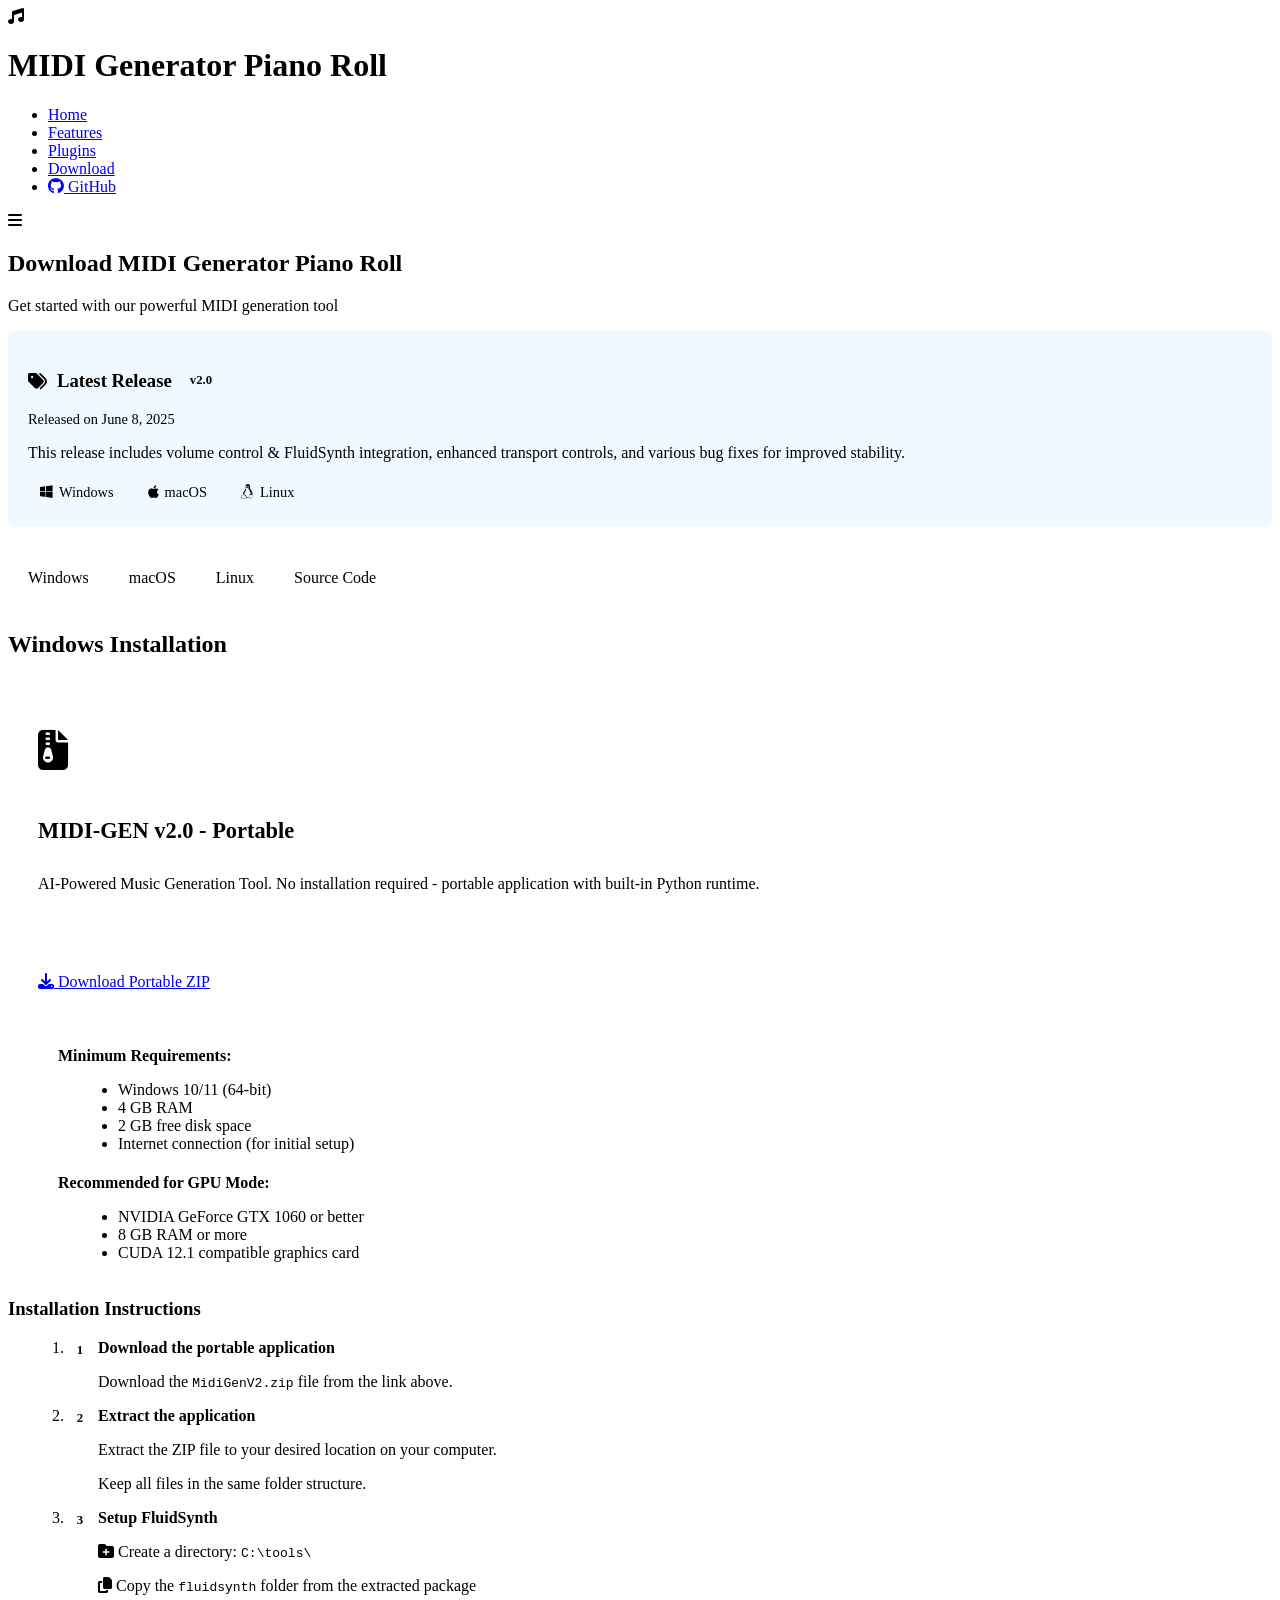
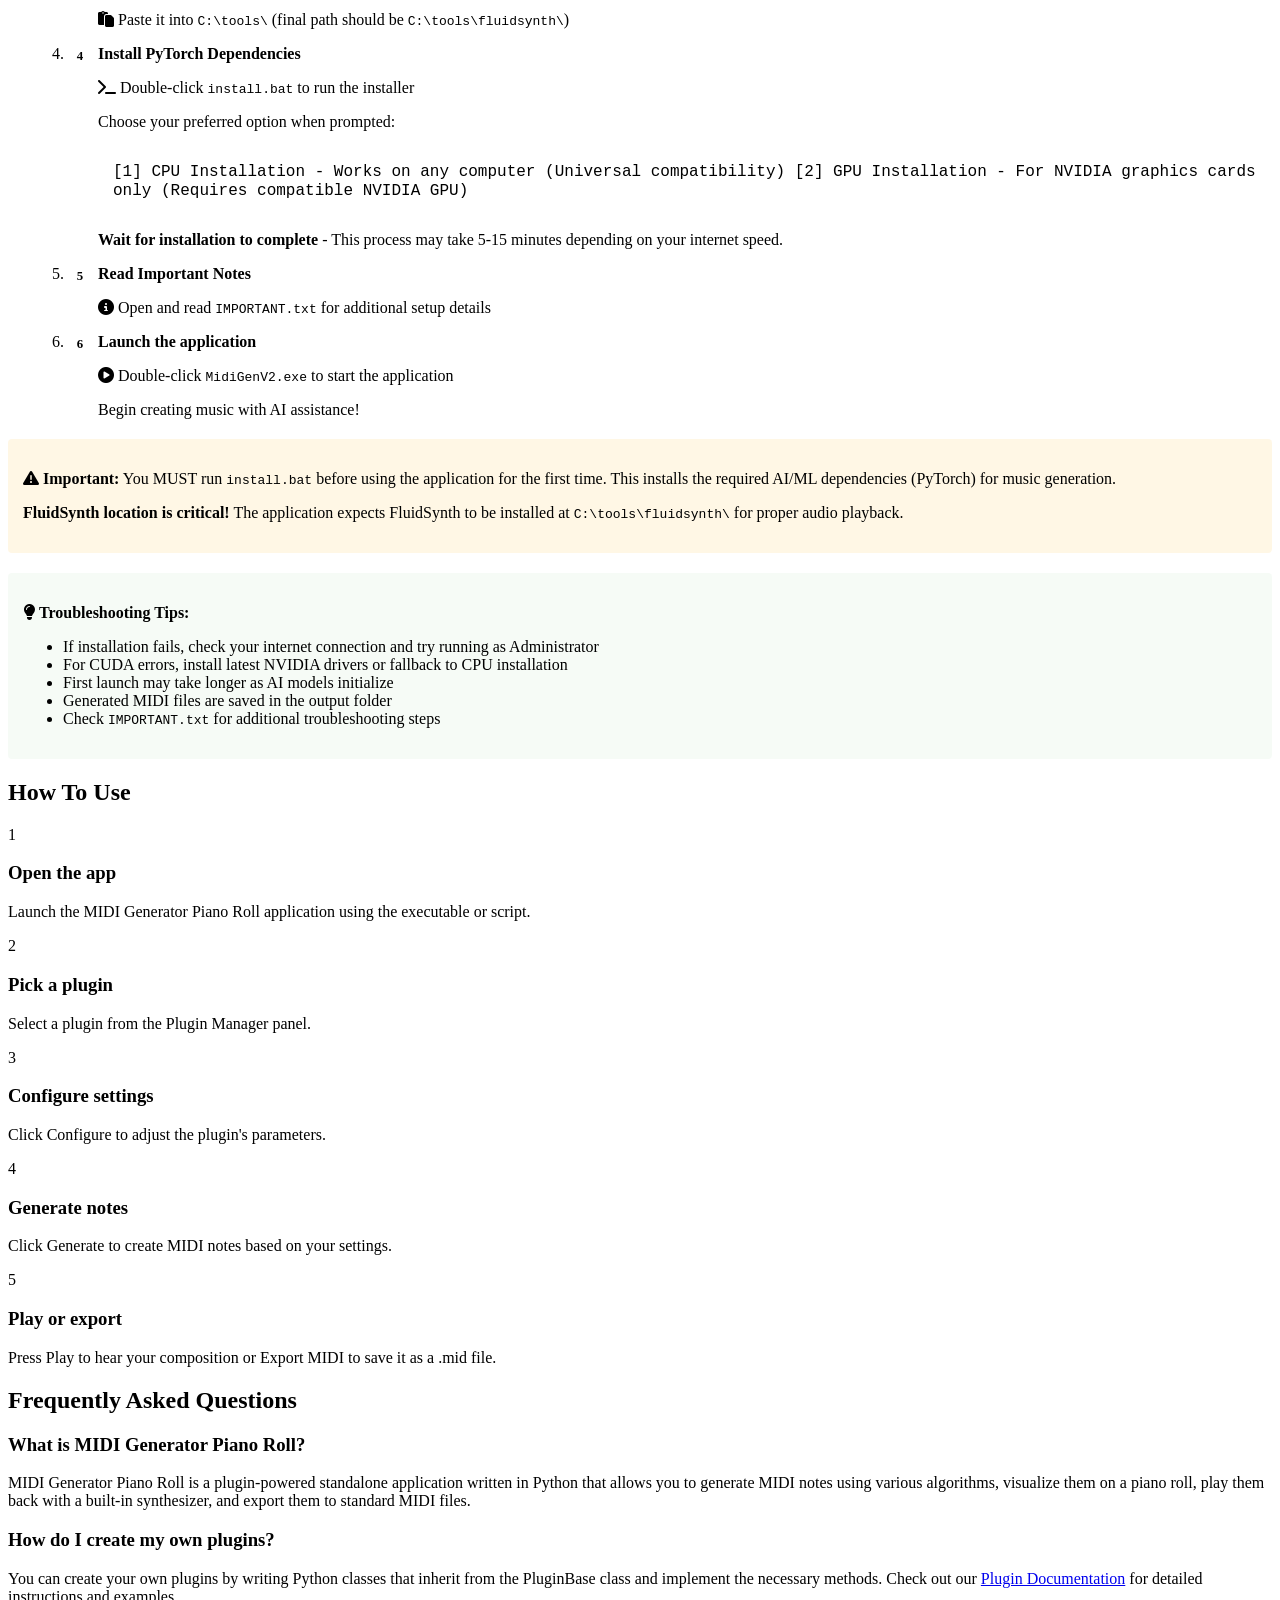
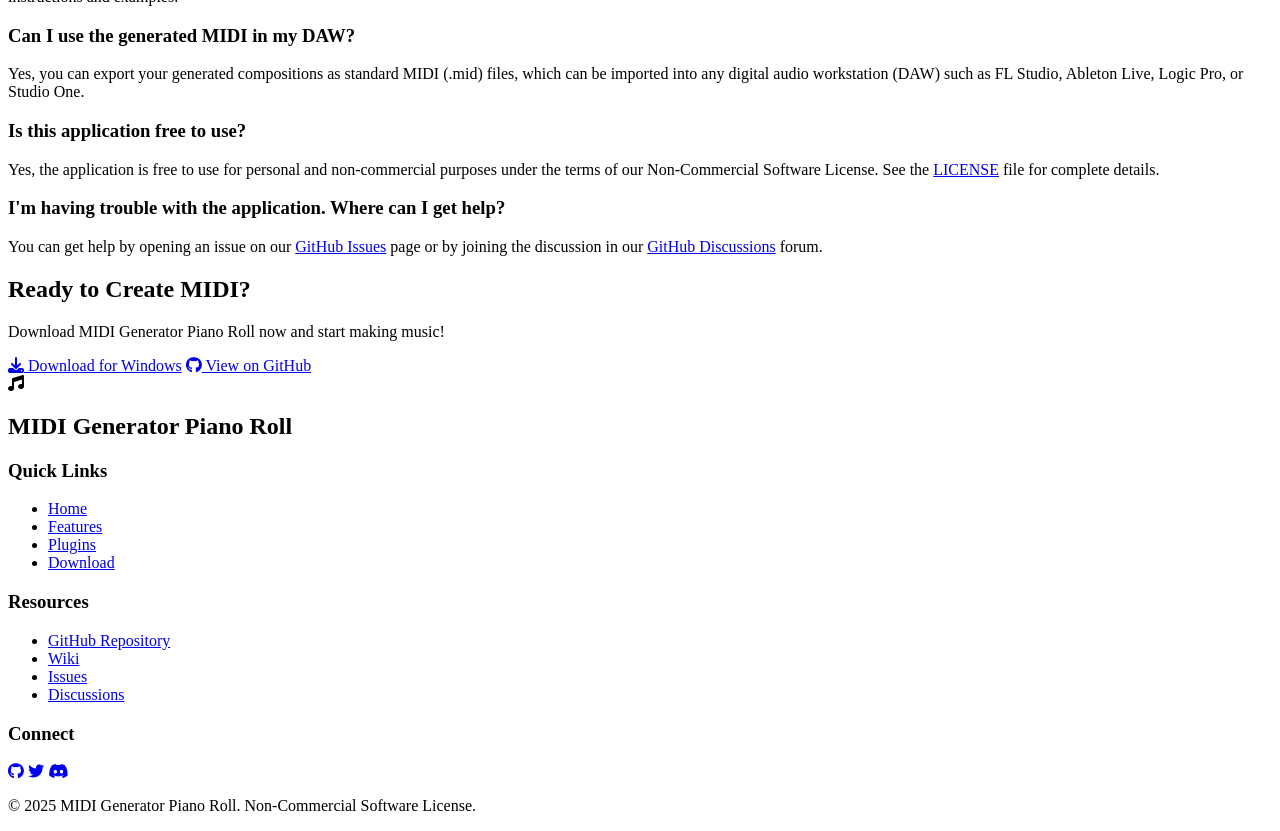
==== docs/pages/download.html @ c8b3c378 "Add favicon links and improve icon representation in HTML pages" ====
<!DOCTYPE html>
<html lang="en">
<head>
    <!-- GoatCounter Analytics -->
    <script data-goatcounter="https://midi-gen.goatcounter.com/count"
            async src="https://gc.zgo.at/count.js"></script>
    <!-- End GoatCounter Analytics -->
    <meta charset="UTF-8">
    <meta name="viewport" content="width=device-width, initial-scale=1.0">    <title>Download | MIDI Generator Piano Roll</title>
    <link rel="stylesheet" href="https://cdnjs.cloudflare.com/ajax/libs/font-awesome/6.4.0/css/all.min.css">
    <link rel="stylesheet" href="../assets/css/styles.css">
    <link rel="icon" type="image/x-icon" href="../assets/icons/app_icon.ico">
    <link rel="icon" type="image/png" sizes="128x128" href="../assets/icons/icon-128x128.png">
    <link rel="icon" type="image/png" sizes="96x96" href="../assets/icons/icon-96x96.png">
    <link rel="icon" type="image/png" sizes="72x72" href="../assets/icons/icon-72x72.png">
    <link rel="apple-touch-icon" sizes="128x128" href="../assets/icons/icon-128x128.png">
    <link href="https://fonts.googleapis.com/css2?family=Inter:wght@300;400;500;600;700&display=swap" rel="stylesheet">
    <style>
        /* Additional styles for download page */
        .download-section {
            padding: 60px 0;
        }
        
        .download-options {
            display: grid;
            grid-template-columns: repeat(auto-fit, minmax(300px, 1fr));
            gap: 30px;
            margin-top: 40px;
        }
        
        .download-card {
            background-color: var(--card-bg);
            border-radius: 10px;
            padding: 30px;
            box-shadow: var(--box-shadow);
            border: 1px solid var(--border-color);
            transition: all 0.3s ease;
            height: 100%;
            display: flex;
            flex-direction: column;
        }
        
        .download-card:hover {
            transform: translateY(-5px);
            box-shadow: var(--card-shadow);
            border-color: var(--primary-color);
        }
        
        .download-icon {
            font-size: 2.5rem;
            margin-bottom: 20px;
            color: var(--primary-color);
        }
        
        .download-card h3 {
            font-size: 1.4rem;
            margin-bottom: 15px;
        }
        
        .download-card p {
            color: var(--text-secondary);
            margin-bottom: 20px;
            flex-grow: 1;
        }
        
        .download-card .btn {
            align-self: flex-start;
        }
        
        .system-requirements {
            background-color: var(--darker-bg);
            padding: 20px;
            border-radius: 8px;
            margin-top: 15px;
        }
        
        .system-requirements h4 {
            margin-bottom: 10px;
            color: var(--text-primary);
            font-size: 1rem;
        }
        
        .system-requirements ul {
            color: var(--text-secondary);
            margin-left: 20px;
        }
        
        .installation-steps {
            margin-top: 30px;
        }
        
        .installation-steps ol {
            margin-left: 20px;
            counter-reset: steps;
        }
        
        .installation-steps ol li {
            margin-bottom: 15px;
            position: relative;
            padding-left: 30px;
            counter-increment: steps;
        }
        
        .installation-steps ol li::before {
            content: counter(steps);
            position: absolute;
            left: 0;
            top: 0;
            width: 24px;
            height: 24px;
            background-color: var(--primary-color);
            color: #000;
            border-radius: 50%;
            display: flex;
            align-items: center;
            justify-content: center;
            font-weight: bold;
            font-size: 0.8rem;
        }
        
        .code-block {
            background-color: var(--card-bg);
            border-radius: 6px;
            padding: 15px;
            margin: 15px 0;
            overflow-x: auto;
            border: 1px solid var(--border-color);
        }
        
        .code-block code {
            background-color: transparent;
            padding: 0;
            color: var(--text-primary);
            font-family: 'Courier New', Courier, monospace;
        }
        
        .tabs {
            display: flex;
            border-bottom: 1px solid var(--border-color);
            margin-bottom: 30px;
        }
        
        .tab {
            padding: 12px 20px;
            cursor: pointer;
            border-bottom: 2px solid transparent;
            font-weight: 500;
            transition: all 0.3s ease;
        }
        
        .tab.active {
            border-bottom: 2px solid var(--primary-color);
            color: var(--primary-color);
        }
        
        .tab-content {
            display: none;
        }
        
        .tab-content.active {
            display: block;
        }
        
        .release-info {
            background-color: rgba(110, 198, 255, 0.1);
            border-radius: 8px;
            padding: 20px;
            margin-bottom: 30px;
        }
        
        .release-info h3 {
            display: flex;
            align-items: center;
            gap: 10px;
            color: var(--primary-color);
        }
        
        .version-badge {
            background-color: var(--primary-color);
            color: #000;
            font-size: 0.8rem;
            padding: 4px 8px;
            border-radius: 4px;
            font-weight: bold;
        }
        
        .release-date {
            font-size: 0.9rem;
            color: var(--text-secondary);
            margin-bottom: 15px;
        }
        
        .platform-badges {
            display: flex;
            gap: 10px;
            margin-top: 15px;
            flex-wrap: wrap;
        }
        
        .platform-badge {
            display: flex;
            align-items: center;
            gap: 6px;
            background-color: var(--card-bg);
            padding: 6px 12px;
            border-radius: 4px;
            font-size: 0.9rem;
        }
        
        .tip-box {
            background-color: rgba(165, 214, 167, 0.1);
            border-left: 4px solid var(--accent-color);
            padding: 15px;
            margin: 20px 0;
            border-radius: 4px;
        }
        
        .warning-box {
            background-color: rgba(255, 179, 0, 0.1);
            border-left: 4px solid var(--secondary-color);
            padding: 15px;
            margin: 20px 0;
            border-radius: 4px;
        }
    </style>
</head>
<body>

    <header>
        <div class="header-container">
            <div class="logo">
                <i class="fas fa-music"></i>
                <h1>MIDI Generator Piano Roll</h1>
            </div>
            <nav>
                <ul>
                    <li><a href="../index.html">Home</a></li>
                    <li><a href="features.html">Features</a></li>
                    <li><a href="plugins.html">Plugins</a></li>
                    <li><a href="download.html" class="active">Download</a></li>
                    <li><a href="https://github.com/WebChatAppAi/midi-gen" class="github-btn"><i class="fab fa-github"></i> GitHub</a></li>
                </ul>
            </nav>
            <div class="menu-toggle">
                <i class="fas fa-bars"></i>
            </div>
        </div>
    </header>

    <section class="page-header">
        <div class="container">
            <h1>Download MIDI Generator Piano Roll</h1>
            <p>Get started with our powerful MIDI generation tool</p>
        </div>
    </section>

    <section class="release-section">
        <div class="container">
            <div class="release-info">
                <h3><i class="fas fa-tags"></i> Latest Release <span class="version-badge">v2.0</span></h3>
                <p class="release-date">Released on June 8, 2025</p>
                <p>This release includes volume control & FluidSynth integration, enhanced transport controls, and various bug fixes for improved stability.</p>
                <div class="platform-badges">
                    <span class="platform-badge"><i class="fab fa-windows"></i> Windows</span>
                    <span class="platform-badge"><i class="fab fa-apple"></i> macOS</span>
                    <span class="platform-badge"><i class="fab fa-linux"></i> Linux</span>
                </div>
            </div>

            <div class="tabs">
                <div class="tab active" data-target="windows">Windows</div>
                <div class="tab" data-target="macos">macOS</div>
                <div class="tab" data-target="linux">Linux</div>
                <div class="tab" data-target="source">Source Code</div>
            </div>            <div id="windows" class="tab-content active">
                <h2>Windows Installation</h2>
                
                <div class="download-options">
                    <div class="download-card">
                        <div class="download-icon">
                            <i class="fas fa-file-archive"></i>
                        </div>
                        <h3>MIDI-GEN v2.0 - Portable</h3>
                        <p>AI-Powered Music Generation Tool. No installation required - portable application with built-in Python runtime.</p>
                        <a href="https://github.com/WebChatAppAi/midi-gen/releases/download/v2.0-WIN-PORTABLE/MidiGenV2.zip" class="btn primary-btn"><i class="fas fa-download"></i> Download Portable ZIP</a>
                        
                        <div class="system-requirements">
                            <h4>Minimum Requirements:</h4>
                            <ul>
                                <li>Windows 10/11 (64-bit)</li>
                                <li>4 GB RAM</li>
                                <li>2 GB free disk space</li>
                                <li>Internet connection (for initial setup)</li>
                            </ul>
                            <h4>Recommended for GPU Mode:</h4>
                            <ul>
                                <li>NVIDIA GeForce GTX 1060 or better</li>
                                <li>8 GB RAM or more</li>
                                <li>CUDA 12.1 compatible graphics card</li>
                            </ul>
                        </div>
                    </div>
                </div>
                
                <div class="installation-steps">
                    <h3>Installation Instructions</h3>
                    <ol>
                        <li><strong>Download the portable application</strong>
                            <p>Download the <code>MidiGenV2.zip</code> file from the link above.</p>
                        </li>
                        <li><strong>Extract the application</strong>
                            <p>Extract the ZIP file to your desired location on your computer.</p>
                            <p>Keep all files in the same folder structure.</p>
                        </li>
                        <li><strong>Setup FluidSynth</strong>
                            <p><i class="fas fa-folder-plus"></i> Create a directory: <code>C:\tools\</code></p>
                            <p><i class="fas fa-copy"></i> Copy the <code>fluidsynth</code> folder from the extracted package</p>
                            <p><i class="fas fa-paste"></i> Paste it into <code>C:\tools\</code> (final path should be <code>C:\tools\fluidsynth\</code>)</p>
                        </li>
                        <li><strong>Install PyTorch Dependencies</strong>
                            <p><i class="fas fa-terminal"></i> Double-click <code>install.bat</code> to run the installer</p>
                            <p>Choose your preferred option when prompted:</p>
                            <div class="code-block">
                                <code>[1] CPU Installation - Works on any computer (Universal compatibility)
[2] GPU Installation - For NVIDIA graphics cards only (Requires compatible NVIDIA GPU)</code>
                            </div>
                            <p><strong>Wait for installation to complete</strong> - This process may take 5-15 minutes depending on your internet speed.</p>
                        </li>
                        <li><strong>Read Important Notes</strong>
                            <p><i class="fas fa-info-circle"></i> Open and read <code>IMPORTANT.txt</code> for additional setup details</p>
                        </li>
                        <li><strong>Launch the application</strong>
                            <p><i class="fas fa-play-circle"></i> Double-click <code>MidiGenV2.exe</code> to start the application</p>
                            <p>Begin creating music with AI assistance!</p>
                        </li>
                    </ol>
                </div>
                
                <div class="warning-box">
                    <p><i class="fas fa-exclamation-triangle"></i> <strong>Important:</strong> You MUST run <code>install.bat</code> before using the application for the first time. This installs the required AI/ML dependencies (PyTorch) for music generation.</p>
                    <p><strong>FluidSynth location is critical!</strong> The application expects FluidSynth to be installed at <code>C:\tools\fluidsynth\</code> for proper audio playback.</p>
                </div>
                
                <div class="tip-box">
                    <p><i class="fas fa-lightbulb"></i> <strong>Troubleshooting Tips:</strong></p>
                    <ul>
                        <li>If installation fails, check your internet connection and try running as Administrator</li>
                        <li>For CUDA errors, install latest NVIDIA drivers or fallback to CPU installation</li>
                        <li>First launch may take longer as AI models initialize</li>
                        <li>Generated MIDI files are saved in the output folder</li>
                        <li>Check <code>IMPORTANT.txt</code> for additional troubleshooting steps</li>
                    </ul>
                </div>
            </div>
            
            <div id="macos" class="tab-content">
                <h2>macOS Installation</h2>
                
                <div class="download-options">
                    <div class="download-card">
                        <div class="download-icon">
                            <i class="fas fa-download"></i>
                        </div>
                        <h3>Python Installation (recommended)</h3>
                        <p>Install the application using Python for the best experience on macOS.</p>
                        <a href="https://github.com/WebChatAppAi/midi-gen/archive/refs/heads/main.zip" class="btn primary-btn">Download Source</a>
                        
                        <div class="system-requirements">
                            <h4>System Requirements:</h4>
                            <ul>
                                <li>macOS 10.14 or later</li>
                                <li>Python 3.8 or higher</li>
                                <li>4 GB RAM</li>
                            </ul>
                        </div>
                    </div>
                </div>
                
                <div class="installation-steps">
                    <h3>Installation Instructions</h3>
                    <ol>
                        <li><strong>Install Python</strong>
                            <p>If you don't have Python 3.8+ installed, download and install it from <a href="https://www.python.org/downloads/" target="_blank">python.org</a>.</p>
                        </li>
                        <li><strong>Clone the repository</strong>
                            <p>Open Terminal and run:</p>
                            <div class="code-block">
                                <code>git clone https://github.com/WebChatAppAi/midi-gen.git
cd midi-gen</code>
                            </div>
                            <p>Alternatively, download and extract the ZIP file from GitHub.</p>
                        </li>
                        <li><strong>Install dependencies</strong>
                            <p>In Terminal, run:</p>
                            <div class="code-block">
                                <code>pip install PySide6 pretty_midi numpy pygame fluidsynth</code>
                            </div>
                            <p>Note: You may need to install FluidSynth separately using Homebrew:</p>
                            <div class="code-block">
                                <code>brew install fluid-synth</code>
                            </div>
                        </li>
                        <li><strong>Run the application</strong>
                            <p>In Terminal, run:</p>
                            <div class="code-block">
                                <code>python app.py</code>
                            </div>
                            <p>Or use the provided startup script:</p>
                            <div class="code-block">
                                <code>chmod +x start.sh
./start.sh</code>
                            </div>
                        </li>
                    </ol>
                </div>
                
                <div class="tip-box">
                    <p><strong>Tip:</strong> For better performance on macOS, consider creating a virtual environment for the application:</p>
                    <div class="code-block">
                        <code>python -m venv venv
source venv/bin/activate
pip install PySide6 pretty_midi numpy pygame fluidsynth</code>
                    </div>
                </div>
            </div>
            
            <div id="linux" class="tab-content">
                <h2>Linux Installation</h2>
                
                <div class="download-options">
                    <div class="download-card">
                        <div class="download-icon">
                            <i class="fas fa-download"></i>
                        </div>
                        <h3>Python Installation</h3>
                        <p>Install the application using Python on any Linux distribution.</p>
                        <a href="https://github.com/WebChatAppAi/midi-gen/archive/refs/heads/main.zip" class="btn primary-btn">Download Source</a>
                        
                        <div class="system-requirements">
                            <h4>System Requirements:</h4>
                            <ul>
                                <li>Any modern Linux distribution</li>
                                <li>Python 3.8 or higher</li>
                                <li>4 GB RAM</li>
                            </ul>
                        </div>
                    </div>
                </div>
                
                <div class="installation-steps">
                    <h3>Installation Instructions</h3>
                    <ol>
                        <li><strong>Install system dependencies</strong>
                            <p>For Debian/Ubuntu-based distributions:</p>
                            <div class="code-block">
                                <code>sudo apt-get update
sudo apt-get install python3-pip python3-dev fluidsynth libfluidsynth-dev</code>
                            </div>
                            <p>For Fedora/RHEL-based distributions:</p>
                            <div class="code-block">
                                <code>sudo dnf install python3-pip python3-devel fluidsynth fluidsynth-devel</code>
                            </div>
                            <p>For Arch-based distributions:</p>
                            <div class="code-block">
                                <code>sudo pacman -S python-pip fluidsynth</code>
                            </div>
                        </li>
                        <li><strong>Clone the repository</strong>
                            <p>Open Terminal and run:</p>
                            <div class="code-block">
                                <code>git clone https://github.com/WebChatAppAi/midi-gen.git
cd midi-gen</code>
                            </div>
                            <p>Alternatively, download and extract the ZIP file from GitHub.</p>
                        </li>
                        <li><strong>Install Python dependencies</strong>
                            <p>In Terminal, run:</p>
                            <div class="code-block">
                                <code>pip install PySide6 pretty_midi numpy pygame fluidsynth</code>
                            </div>
                        </li>
                        <li><strong>Run the application</strong>
                            <p>In Terminal, run:</p>
                            <div class="code-block">
                                <code>python app.py</code>
                            </div>
                            <p>Or use the provided startup script:</p>
                            <div class="code-block">
                                <code>chmod +x start.sh
./start.sh</code>
                            </div>
                        </li>
                    </ol>
                </div>
                
                <div class="tip-box">
                    <p><strong>Tip:</strong> For better performance, consider creating a virtual environment for the application:</p>
                    <div class="code-block">
                        <code>python -m venv venv
source venv/bin/activate
pip install PySide6 pretty_midi numpy pygame fluidsynth</code>
                    </div>
                </div>
                
                <div class="warning-box">
                    <p><strong>Note:</strong> If you encounter issues with FluidSynth, make sure you have a soundfont installed:</p>
                    <div class="code-block">
                        <code># For Debian/Ubuntu:
sudo apt-get install fluid-soundfont-gm

# For Fedora:
sudo dnf install fluid-soundfont-gm</code>
                    </div>
                </div>
            </div>
            
            <div id="source" class="tab-content">
                <h2>Building from Source (All Platforms)</h2>
                
                <div class="download-options">
                    <div class="download-card">
                        <div class="download-icon">
                            <i class="fab fa-github"></i>
                        </div>
                        <h3>GitHub Repository</h3>
                        <p>Clone or download the source code directly from GitHub.</p>
                        <a href="https://github.com/WebChatAppAi/midi-gen" class="btn primary-btn">View on GitHub</a>
                        
                        <div class="system-requirements">
                            <h4>Requirements:</h4>
                            <ul>
                                <li>Git client (optional)</li>
                                <li>Python 3.8 or higher</li>
                                <li>FluidSynth library</li>
                            </ul>
                        </div>
                    </div>
                </div>
                
                <div class="installation-steps">
                    <h3>Build Instructions</h3>
                    <ol>
                        <li><strong>Clone the repository</strong>
                            <div class="code-block">
                                <code>git clone https://github.com/WebChatAppAi/midi-gen.git
cd midi-gen</code>
                            </div>
                        </li>
                        <li><strong>Install dependencies</strong>
                            <div class="code-block">
                                <code>pip install PySide6 pretty_midi numpy pygame fluidsynth</code>
                            </div>
                        </li>
                        <li><strong>Run the application</strong>
                            <div class="code-block">
                                <code>python app.py</code>
                            </div>
                        </li>
                    </ol>
                </div>
                
                <div class="tip-box">
                    <p><strong>Tip:</strong> Use the startup scripts for convenience:</p>
                    <ul>
                        <li>Windows: <code>start.bat</code></li>
                        <li>Linux/macOS: <code>sh start.sh</code> (or <code>./start.sh</code> after <code>chmod +x start.sh</code>)</li>
                    </ul>
                </div>
                
                <h3>Development Environment</h3>
                <p>For development, you may want to set up a virtual environment:</p>
                <div class="code-block">
                    <code># Windows
python -m venv venv
venv\Scripts\activate

# macOS/Linux
python -m venv venv
source venv/bin/activate

# Install dependencies
pip install PySide6 pretty_midi numpy pygame fluidsynth</code>
                </div>
                
                <div class="warning-box">
                    <p><strong>Note:</strong> This project is licensed under a custom Non-Commercial Software License. See the <a href="https://github.com/WebChatAppAi/midi-gen/blob/main/LICENSE">LICENSE</a> file for details.</p>
                </div>
            </div>
        </div>
    </section>

    <section class="how-to-use">
        <div class="container">
            <h2>How To Use</h2>
            <div class="usage-steps">
                <div class="usage-step">
                    <div class="step-number">1</div>
                    <div class="step-content">
                        <h3>Open the app</h3>
                        <p>Launch the MIDI Generator Piano Roll application using the executable or script.</p>
                    </div>
                </div>
                <div class="usage-step">
                    <div class="step-number">2</div>
                    <div class="step-content">
                        <h3>Pick a plugin</h3>
                        <p>Select a plugin from the Plugin Manager panel.</p>
                    </div>
                </div>
                <div class="usage-step">
                    <div class="step-number">3</div>
                    <div class="step-content">
                        <h3>Configure settings</h3>
                        <p>Click Configure to adjust the plugin's parameters.</p>
                    </div>
                </div>
                <div class="usage-step">
                    <div class="step-number">4</div>
                    <div class="step-content">
                        <h3>Generate notes</h3>
                        <p>Click Generate to create MIDI notes based on your settings.</p>
                    </div>
                </div>
                <div class="usage-step">
                    <div class="step-number">5</div>
                    <div class="step-content">
                        <h3>Play or export</h3>
                        <p>Press Play to hear your composition or Export MIDI to save it as a .mid file.</p>
                    </div>
                </div>
            </div>
        </div>
    </section>

    <section class="faq-section">
        <div class="container">
            <h2>Frequently Asked Questions</h2>
            <div class="faq-items">
                <div class="faq-item">
                    <div class="faq-question">
                        <h3>What is MIDI Generator Piano Roll?</h3>
                    </div>
                    <div class="faq-answer">
                        <p>MIDI Generator Piano Roll is a plugin-powered standalone application written in Python that allows you to generate MIDI notes using various algorithms, visualize them on a piano roll, play them back with a built-in synthesizer, and export them to standard MIDI files.</p>
                    </div>
                </div>
                <div class="faq-item">
                    <div class="faq-question">
                        <h3>How do I create my own plugins?</h3>
                    </div>
                    <div class="faq-answer">
                        <p>You can create your own plugins by writing Python classes that inherit from the PluginBase class and implement the necessary methods. Check out our <a href="plugins.html">Plugin Documentation</a> for detailed instructions and examples.</p>
                    </div>
                </div>
                <div class="faq-item">
                    <div class="faq-question">
                        <h3>Can I use the generated MIDI in my DAW?</h3>
                    </div>
                    <div class="faq-answer">
                        <p>Yes, you can export your generated compositions as standard MIDI (.mid) files, which can be imported into any digital audio workstation (DAW) such as FL Studio, Ableton Live, Logic Pro, or Studio One.</p>
                    </div>
                </div>
                <div class="faq-item">
                    <div class="faq-question">
                        <h3>Is this application free to use?</h3>
                    </div>
                    <div class="faq-answer">
                        <p>Yes, the application is free to use for personal and non-commercial purposes under the terms of our Non-Commercial Software License. See the <a href="https://github.com/WebChatAppAi/midi-gen/blob/main/LICENSE">LICENSE</a> file for complete details.</p>
                    </div>
                </div>
                <div class="faq-item">
                    <div class="faq-question">
                        <h3>I'm having trouble with the application. Where can I get help?</h3>
                    </div>
                    <div class="faq-answer">
                        <p>You can get help by opening an issue on our <a href="https://github.com/WebChatAppAi/midi-gen/issues">GitHub Issues</a> page or by joining the discussion in our <a href="https://github.com/WebChatAppAi/midi-gen/discussions">GitHub Discussions</a> forum.</p>
                    </div>
                </div>
            </div>
        </div>
    </section>

    <section class="cta-section">
        <div class="container">
            <h2>Ready to Create MIDI?</h2>
            <p>Download MIDI Generator Piano Roll now and start making music!</p>
            <div class="cta-buttons">
                <a href="https://github.com/WebChatAppAi/midi-gen/releases/latest/download/MIDIGenerator-Setup-Windows.zip" class="btn primary-btn"><i class="fas fa-download"></i> Download for Windows</a>
                <a href="https://github.com/WebChatAppAi/midi-gen" class="btn secondary-btn"><i class="fab fa-github"></i> View on GitHub</a>
            </div>
        </div>
    </section>

    <footer>
        <div class="container">
            <div class="footer-content">
                <div class="footer-logo">
                    <i class="fas fa-music"></i>
                    <h2>MIDI Generator Piano Roll</h2>
                </div>
                <div class="footer-links">
                    <h3>Quick Links</h3>
                    <ul>
                        <li><a href="../index.html">Home</a></li>
                        <li><a href="features.html">Features</a></li>
                        <li><a href="plugins.html">Plugins</a></li>
                        <li><a href="download.html">Download</a></li>
                    </ul>
                </div>
                <div class="footer-links">
                    <h3>Resources</h3>
                    <ul>
                        <li><a href="https://github.com/WebChatAppAi/midi-gen">GitHub Repository</a></li>
                        <li><a href="https://github.com/WebChatAppAi/midi-gen/wiki">Wiki</a></li>
                        <li><a href="https://github.com/WebChatAppAi/midi-gen/issues">Issues</a></li>
                        <li><a href="https://github.com/WebChatAppAi/midi-gen/discussions">Discussions</a></li>
                    </ul>
                </div>
                <div class="footer-social">
                    <h3>Connect</h3>
                    <div class="social-icons">
                        <a href="https://github.com/WebChatAppAi" class="social-icon"><i class="fab fa-github"></i></a>
                        <a href="#" class="social-icon"><i class="fab fa-twitter"></i></a>
                        <a href="#" class="social-icon"><i class="fab fa-discord"></i></a>
                    </div>
                </div>
            </div>
            <div class="footer-bottom">
                <p>&copy; 2025 MIDI Generator Piano Roll. Non-Commercial Software License.</p>
            </div>
        </div>
    </footer>

    <script src="../assets/js/main.js"></script>
    <script>
        // Tab functionality
        document.addEventListener('DOMContentLoaded', function() {
            const tabs = document.querySelectorAll('.tab');
            const tabContents = document.querySelectorAll('.tab-content');
            
            tabs.forEach(tab => {
                tab.addEventListener('click', () => {
                    const target = tab.dataset.target;
                    
                    // Remove active class from all tabs and contents
                    tabs.forEach(t => t.classList.remove('active'));
                    tabContents.forEach(c => c.classList.remove('active'));
                    
                    // Add active class to clicked tab and corresponding content
                    tab.classList.add('active');
                    document.getElementById(target).classList.add('active');
                });
            });
            
            // FAQ accordion functionality
            const faqQuestions = document.querySelectorAll('.faq-question');
            
            faqQuestions.forEach(question => {
                question.addEventListener('click', () => {
                    const faqItem = question.parentElement;
                    faqItem.classList.toggle('active');
                    
                    // Optionally close other items
                    // document.querySelectorAll('.faq-item').forEach(item => {
                    //     if (item !== faqItem) {
                    //         item.classList.remove('active');
                    //     }
                    // });
                });
            });
        });
    </script>

</body>
</html>
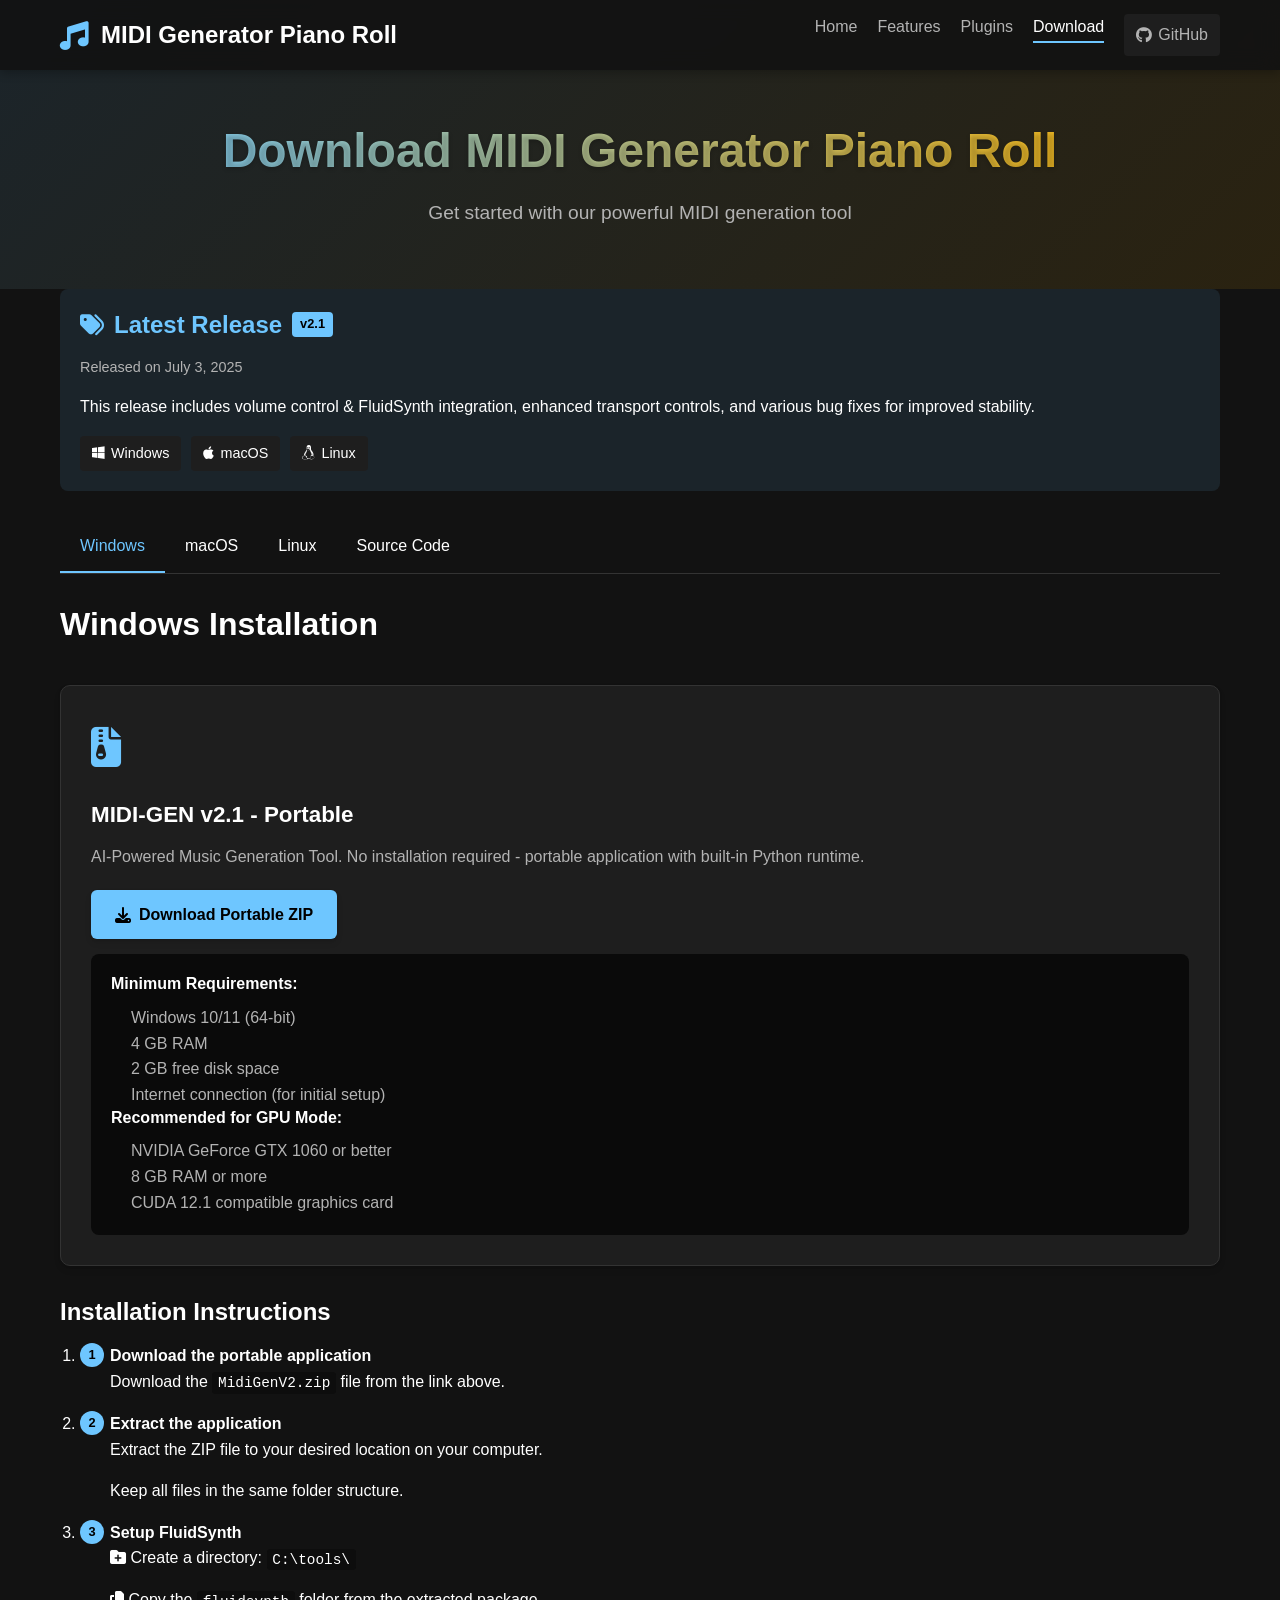
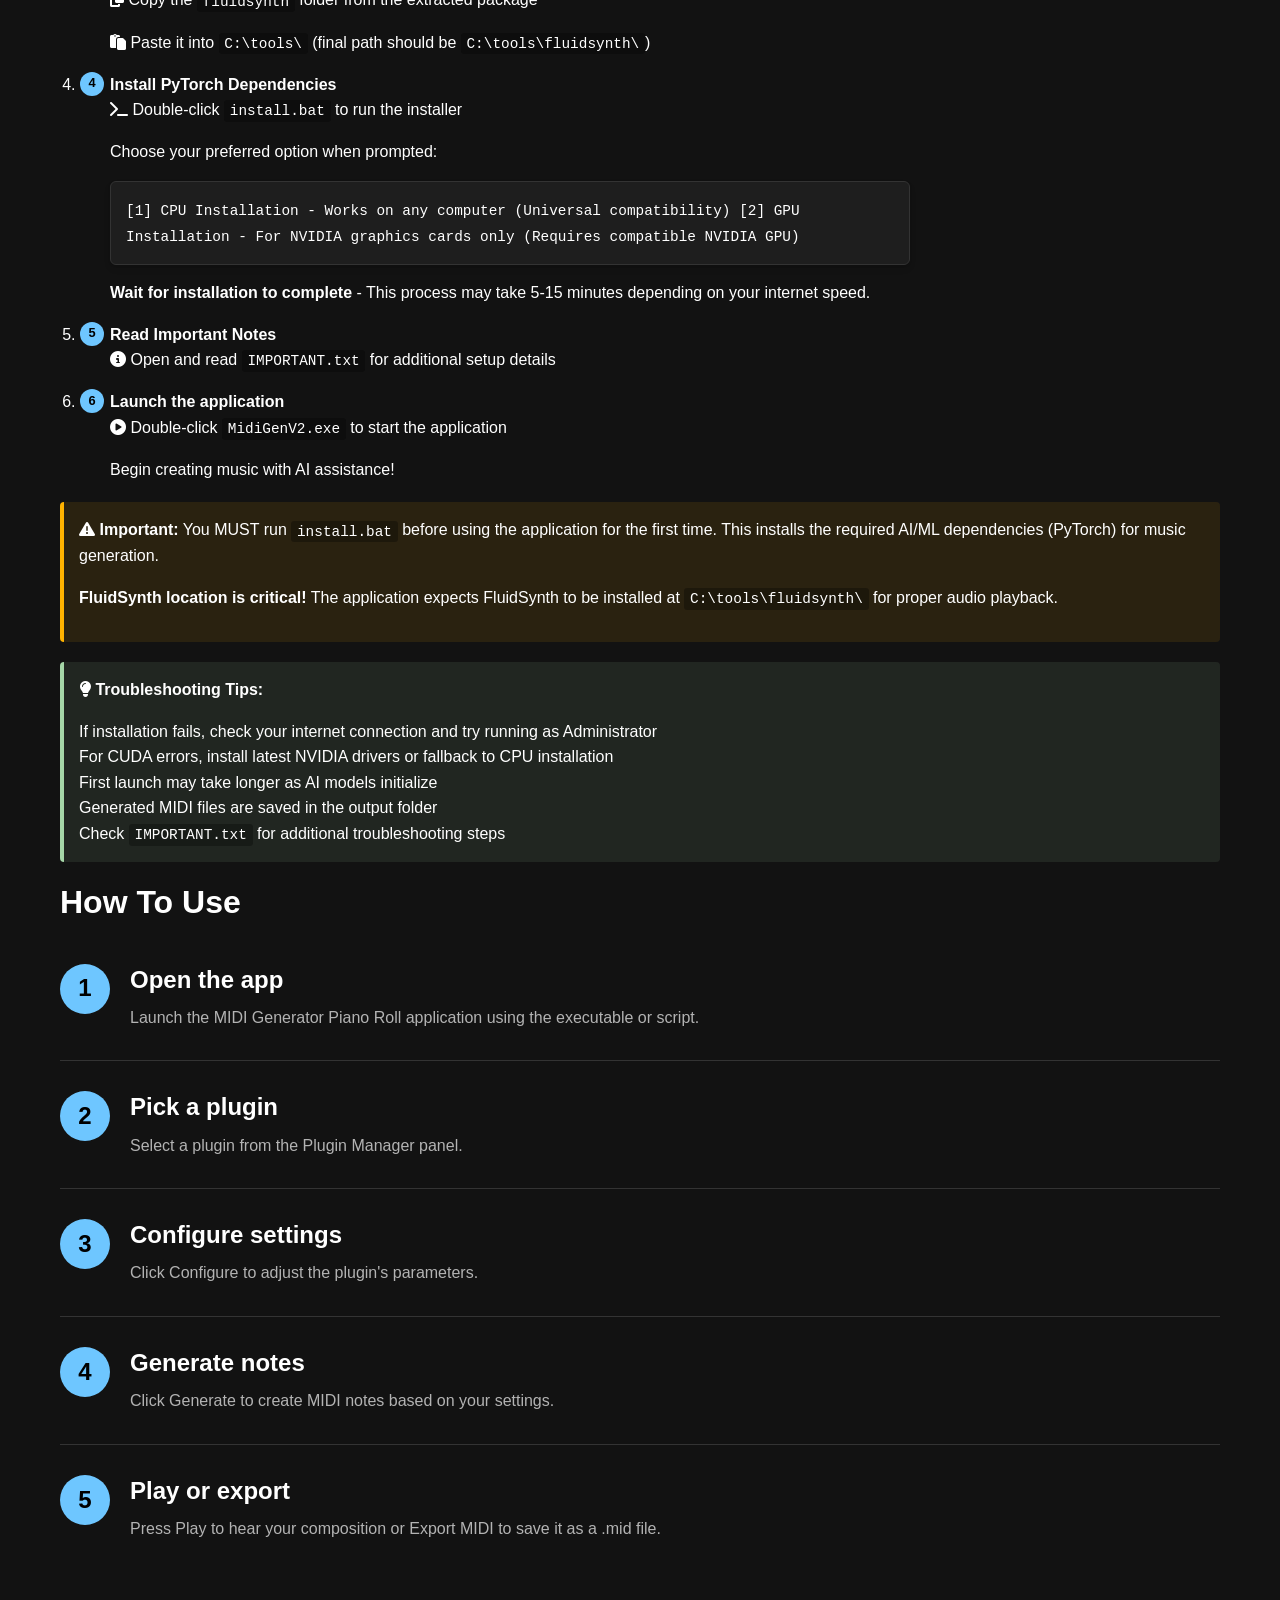
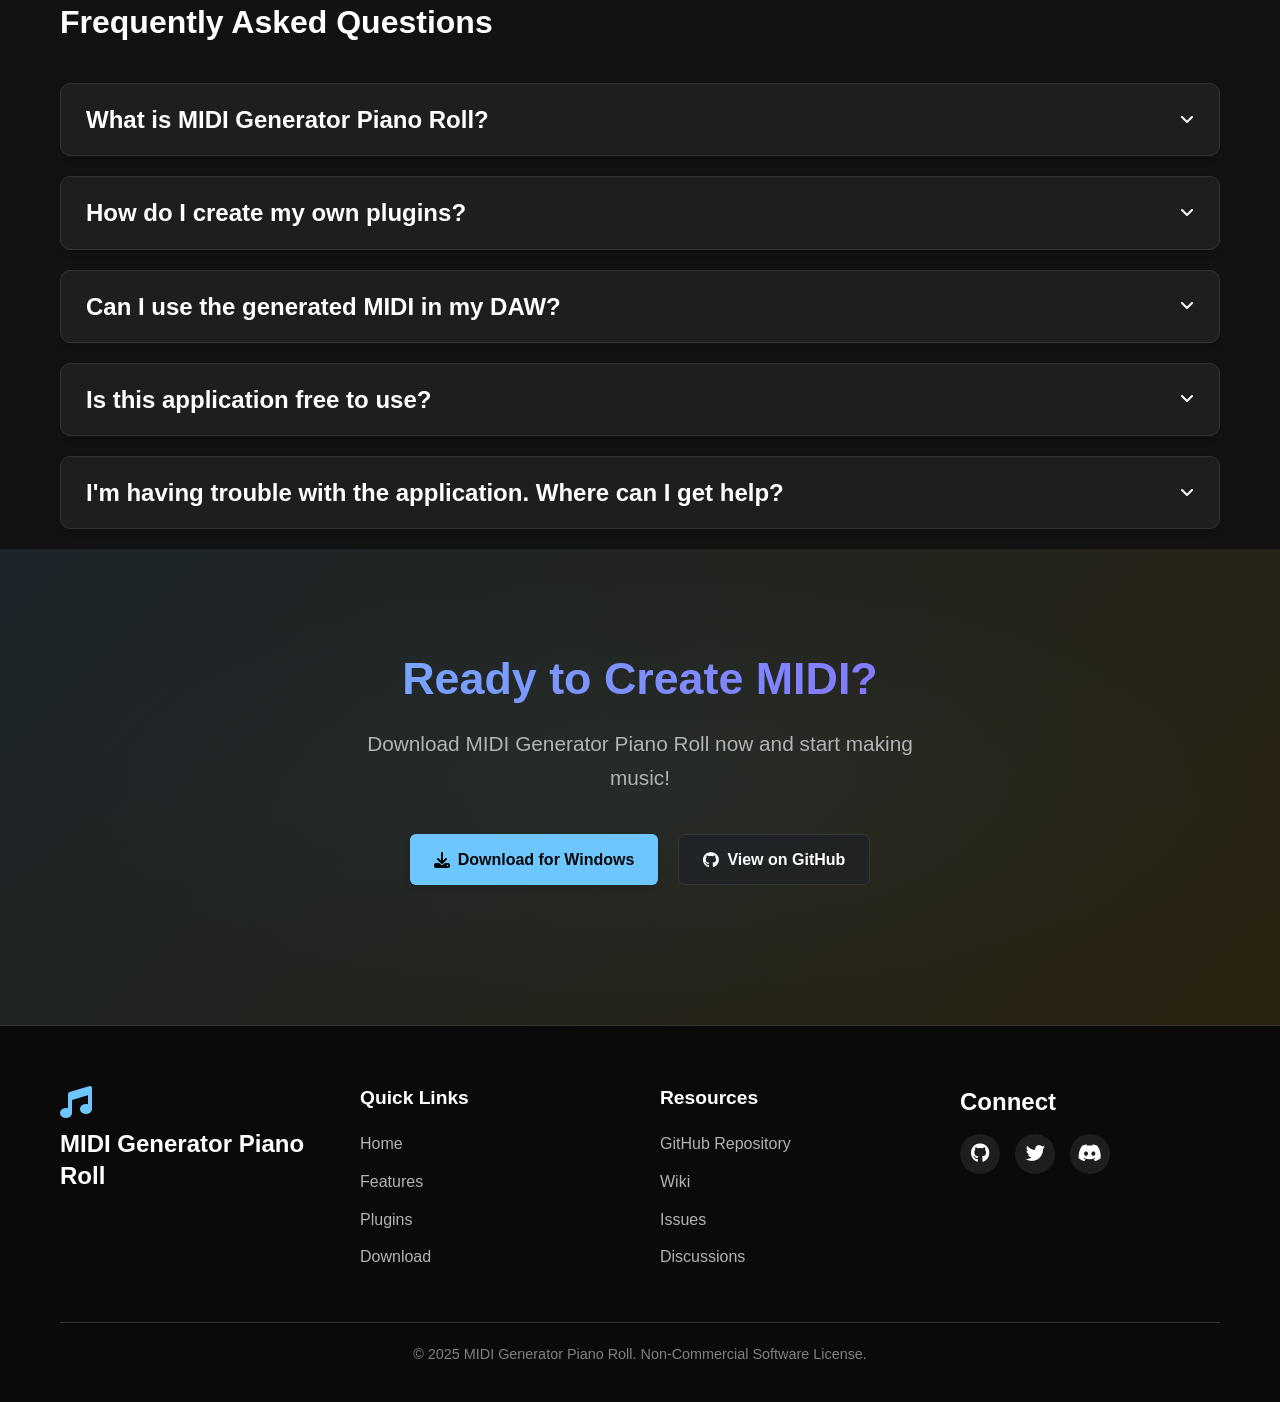
==== commit 0a199254: "Refactor code structure for improved readability and maintainability" ====
--- a/docs/pages/download.html
+++ b/docs/pages/download.html
@@ -4,9 +4,28 @@
     <!-- GoatCounter Analytics -->
     <script data-goatcounter="https://midi-gen.goatcounter.com/count"
             async src="https://gc.zgo.at/count.js"></script>
-    <!-- End GoatCounter Analytics -->
-    <meta charset="UTF-8">
-    <meta name="viewport" content="width=device-width, initial-scale=1.0">    <title>Download | MIDI Generator Piano Roll</title>
+    <!-- End GoatCounter Analytics -->    <meta charset="UTF-8">
+    <meta name="viewport" content="width=device-width, initial-scale=1.0">
+    <title>Download | MIDI Generator Piano Roll - Free AI Music Generation Software</title>
+    <meta name="description" content="Download MIDI Generator Piano Roll for Windows, macOS, and Linux. Free AI-powered music generation tool with neural network plugins and FluidSynth integration.">
+    <meta name="keywords" content="download MIDI generator, free music software, AI music tool download, piano roll download, neural network music generation">
+    <meta name="author" content="WebChatAppAi">
+    <meta name="robots" content="index, follow">
+    <link rel="canonical" href="https://webchatappai.github.io/midi-gen/pages/download.html">
+    
+    <!-- Open Graph / Facebook -->
+    <meta property="og:type" content="website">
+    <meta property="og:url" content="https://webchatappai.github.io/midi-gen/pages/download.html">
+    <meta property="og:title" content="Download | MIDI Generator Piano Roll - Free AI Music Generation Software">
+    <meta property="og:description" content="Download free AI-powered music generation tool with neural network plugins and FluidSynth integration for Windows, macOS, and Linux.">
+    <meta property="og:image" content="https://webchatappai.github.io/midi-gen/assets/img/piano-roll.png">
+    
+    <!-- Twitter -->
+    <meta property="twitter:card" content="summary_large_image">
+    <meta property="twitter:url" content="https://webchatappai.github.io/midi-gen/pages/download.html">
+    <meta property="twitter:title" content="Download | MIDI Generator Piano Roll">
+    <meta property="twitter:description" content="Free AI-powered music generation tool with neural network plugins.">
+    <meta property="twitter:image" content="https://webchatappai.github.io/midi-gen/assets/img/piano-roll.png">
     <link rel="stylesheet" href="https://cdnjs.cloudflare.com/ajax/libs/font-awesome/6.4.0/css/all.min.css">
     <link rel="stylesheet" href="../assets/css/styles.css">
     <link rel="icon" type="image/x-icon" href="../assets/icons/app_icon.ico">
@@ -257,8 +276,8 @@
     <section class="release-section">
         <div class="container">
             <div class="release-info">
-                <h3><i class="fas fa-tags"></i> Latest Release <span class="version-badge">v2.0</span></h3>
-                <p class="release-date">Released on June 8, 2025</p>
+                <h3><i class="fas fa-tags"></i> Latest Release <span class="version-badge">v2.1</span></h3>
+                <p class="release-date">Released on July 3, 2025</p>
                 <p>This release includes volume control & FluidSynth integration, enhanced transport controls, and various bug fixes for improved stability.</p>
                 <div class="platform-badges">
                     <span class="platform-badge"><i class="fab fa-windows"></i> Windows</span>
@@ -280,7 +299,7 @@
                         <div class="download-icon">
                             <i class="fas fa-file-archive"></i>
                         </div>
-                        <h3>MIDI-GEN v2.0 - Portable</h3>
+                        <h3>MIDI-GEN v2.1 - Portable</h3>
                         <p>AI-Powered Music Generation Tool. No installation required - portable application with built-in Python runtime.</p>
                         <a href="https://github.com/WebChatAppAi/midi-gen/releases/download/v2.0-WIN-PORTABLE/MidiGenV2.zip" class="btn primary-btn"><i class="fas fa-download"></i> Download Portable ZIP</a>
                         
@@ -717,10 +736,9 @@
                     </ul>
                 </div>
                 <div class="footer-social">
-                    <h3>Connect</h3>
-                    <div class="social-icons">
+                    <h3>Connect</h3>                    <div class="social-icons">
                         <a href="https://github.com/WebChatAppAi" class="social-icon"><i class="fab fa-github"></i></a>
-                        <a href="#" class="social-icon"><i class="fab fa-twitter"></i></a>
+                        <a href="https://x.com/JonasMind95411" class="social-icon"><i class="fab fa-twitter"></i></a>
                         <a href="#" class="social-icon"><i class="fab fa-discord"></i></a>
                     </div>
                 </div>
--- a/docs/assets/css/styles.css
+++ b/docs/assets/css/styles.css
@@ -0,0 +1,1756 @@
+/* Base Styles and Variables */
+:root {
+    --primary-color: #6ec6ff;
+    --secondary-color: #ffb300;
+    --accent-color: #a5d6a7;
+    --dark-bg: #121212;
+    --darker-bg: #0a0a0a;
+    --card-bg: #1e1e1e;
+    --border-color: #333;
+    --text-primary: #ffffff;
+    --text-secondary: #b3b3b3;
+    --text-tertiary: #808080;
+    --header-height: 70px;
+    --transition-speed: 0.3s;
+    --box-shadow: 0 4px 6px rgba(0, 0, 0, 0.1), 0 1px 3px rgba(0, 0, 0, 0.08);
+    --card-shadow: 0 8px 16px rgba(0, 0, 0, 0.2);
+    --glow-effect: 0 0 10px rgba(110, 198, 255, 0.5);
+}
+
+/* Reset and Base Styles */
+* {
+    margin: 0;
+    padding: 0;
+    box-sizing: border-box;
+}
+
+html {
+    scroll-behavior: smooth;
+}
+
+body {
+    font-family: 'Inter', -apple-system, BlinkMacSystemFont, 'Segoe UI', Roboto, Oxygen, Ubuntu, Cantarell, 'Open Sans', 'Helvetica Neue', sans-serif;
+    background-color: var(--dark-bg);
+    color: var(--text-primary);
+    line-height: 1.6;
+    overflow-x: hidden;
+}
+
+.container {
+    width: 100%;
+    max-width: 1200px;
+    margin: 0 auto;
+    padding: 0 20px;
+}
+
+a {
+    text-decoration: none;
+    color: inherit;
+    transition: var(--transition-speed);
+}
+
+ul {
+    list-style: none;
+}
+
+img {
+    max-width: 100%;
+    height: auto;
+    border-radius: 8px;
+}
+
+/* Typography */
+h1, h2, h3, h4, h5, h6 {
+    font-weight: 600;
+    line-height: 1.3;
+    margin-bottom: 1rem;
+}
+
+h1 {
+    font-size: 2.5rem;
+}
+
+h2 {
+    font-size: 2rem;
+    margin-bottom: 1.5rem;
+}
+
+h3 {
+    font-size: 1.5rem;
+}
+
+p {
+    margin-bottom: 1rem;
+}
+
+.section-description {
+    font-size: 1.2rem;
+    color: var(--text-secondary);
+    margin-bottom: 2rem;
+    text-align: center;
+    max-width: 800px;
+    margin-left: auto;
+    margin-right: auto;
+}
+
+code {
+    font-family: 'Courier New', Courier, monospace;
+    background-color: rgba(0, 0, 0, 0.3);
+    padding: 0.2em 0.4em;
+    border-radius: 3px;
+    font-size: 0.9em;
+}
+
+/* Header */
+header {
+    position: fixed;
+    top: 0;
+    left: 0;
+    width: 100%;
+    height: var(--header-height);
+    background-color: rgba(18, 18, 18, 0.9);
+    backdrop-filter: blur(10px);
+    -webkit-backdrop-filter: blur(10px);
+    z-index: 1000;
+    box-shadow: 0 2px 10px rgba(0, 0, 0, 0.3);
+    transition: var(--transition-speed);
+}
+
+.header-container {
+    display: flex;
+    justify-content: space-between;
+    align-items: center;
+    height: 100%;
+    max-width: 1200px;
+    margin: 0 auto;
+    padding: 0 20px;
+}
+
+.logo {
+    display: flex;
+    align-items: center;
+    gap: 12px;
+}
+
+.logo i {
+    font-size: 1.8rem;
+    color: var(--primary-color);
+}
+
+.logo h1 {
+    font-size: 1.5rem;
+    margin-bottom: 0;
+}
+
+nav ul {
+    display: flex;
+    gap: 20px;
+}
+
+nav a {
+    position: relative;
+    padding: 8px 0;
+    color: var(--text-secondary);
+    font-weight: 500;
+}
+
+nav a:hover, nav a.active {
+    color: var(--text-primary);
+}
+
+nav a::after {
+    content: '';
+    position: absolute;
+    bottom: 0;
+    left: 0;
+    width: 0;
+    height: 2px;
+    background-color: var(--primary-color);
+    transition: var(--transition-speed);
+}
+
+nav a:hover::after, nav a.active::after {
+    width: 100%;
+}
+
+.github-btn {
+    display: flex;
+    align-items: center;
+    gap: 6px;
+    background-color: var(--card-bg);
+    padding: 8px 12px;
+    border-radius: 4px;
+    font-weight: 500;
+}
+
+.github-btn:hover {
+    background-color: var(--border-color);
+}
+
+.menu-toggle {
+    display: none;
+    font-size: 1.5rem;
+    cursor: pointer;
+}
+
+/* Hero Section */
+.hero {
+    position: relative;
+    height: 100vh;
+    display: flex;
+    align-items: center;
+    justify-content: center;
+    text-align: center;
+    padding-top: var(--header-height);
+    background: linear-gradient(135deg, #0d0d0d, #1a1a1a);
+    overflow: hidden;
+}
+
+.hero::before {
+    content: '';
+    position: absolute;
+    top: 0;
+    left: 0;
+    width: 100%;
+    height: 100%;
+    background: linear-gradient(45deg, rgba(110, 198, 255, 0.1), rgba(255, 179, 0, 0.1));
+    z-index: 1;
+}
+
+.hero::after {
+    content: '';
+    position: absolute;
+    top: 0;
+    left: 0;
+    width: 100%;
+    height: 100%;
+    background-image: url('[data-uri]');
+    opacity: 0.1;
+    z-index: 1;
+}
+
+.hero-overlay {
+    position: absolute;
+    top: 0;
+    left: 0;
+    width: 100%;
+    height: 100%;
+    background: radial-gradient(ellipse at center, rgba(0, 0, 0, 0) 0%, rgba(0, 0, 0, 0.6) 100%);
+    z-index: 2;
+}
+
+/* Hero Particles Background */
+.hero-particles {
+    position: absolute;
+    top: 0;
+    left: 0;
+    width: 100%;
+    height: 100%;
+    background: url('data:image/svg+xml,<svg xmlns="http://www.w3.org/2000/svg" width="100" height="100" viewBox="0 0 100 100"><circle cx="20" cy="20" r="1" fill="%236ec6ff" opacity="0.6"><animate attributeName="opacity" values="0.6;1;0.6" dur="3s" repeatCount="indefinite"/></circle><circle cx="80" cy="30" r="0.8" fill="%23ffb300" opacity="0.4"><animate attributeName="opacity" values="0.4;0.8;0.4" dur="4s" repeatCount="indefinite"/></circle><circle cx="50" cy="70" r="1.2" fill="%236ec6ff" opacity="0.5"><animate attributeName="opacity" values="0.5;1;0.5" dur="2.5s" repeatCount="indefinite"/></circle></svg>') repeat;
+    z-index: 1;
+    animation: float-particles 20s linear infinite;
+}
+
+@keyframes float-particles {
+    0% { transform: translateY(0px) translateX(0px); }
+    25% { transform: translateY(-20px) translateX(10px); }
+    50% { transform: translateY(-10px) translateX(-5px); }
+    75% { transform: translateY(-30px) translateX(15px); }
+    100% { transform: translateY(0px) translateX(0px); }
+}
+
+.hero-content {
+    position: relative;
+    z-index: 3;
+    max-width: 900px;
+    padding: 0 20px;
+    margin: 0 auto;
+    display: flex;
+    flex-direction: column;
+    align-items: center;
+    justify-content: center;
+}
+
+.hero-badge,
+.hero-content h1,
+.hero-subtitle,
+.hero-features,
+.hero-buttons,
+.hero-stats {
+    align-self: center;
+}
+
+/* Hero Badge */
+.hero-badge {
+    display: inline-flex;
+    align-items: center;
+    gap: 8px;
+    background: rgba(110, 198, 255, 0.1);
+    border: 1px solid rgba(110, 198, 255, 0.3);
+    padding: 8px 16px;
+    border-radius: 25px;
+    font-size: 0.9rem;
+    font-weight: 600;
+    color: var(--primary-color);
+    margin-bottom: 20px;
+    position: relative;
+    backdrop-filter: blur(10px);
+}
+
+.badge-pulse {
+    position: absolute;
+    top: -2px;
+    left: -2px;
+    right: -2px;
+    bottom: -2px;
+    border-radius: 25px;
+    background: linear-gradient(45deg, var(--primary-color), var(--secondary-color));
+    opacity: 0.3;
+    animation: badge-pulse 2s ease-in-out infinite;
+    z-index: -1;
+}
+
+@keyframes badge-pulse {
+    0%, 100% { opacity: 0.3; transform: scale(1); }
+    50% { opacity: 0.6; transform: scale(1.05); }
+}
+
+.hero-content h1 {
+    font-size: 3.8rem;
+    margin-bottom: 1.5rem;
+    line-height: 1.1;
+    font-weight: 700;
+    color: var(--text-primary);
+}
+
+.gradient-text {
+    background: linear-gradient(135deg, var(--primary-color), var(--secondary-color));
+    -webkit-background-clip: text;
+    background-clip: text;
+    color: transparent;
+    position: relative;
+}
+
+.hero-subtitle {
+    font-size: 1.4rem;
+    color: var(--text-secondary);
+    margin-bottom: 2.5rem;
+    max-width: 700px;
+    margin-left: auto;
+    margin-right: auto;
+    line-height: 1.5;
+}
+
+/* Hero Features */
+.hero-features {
+    display: flex;
+    justify-content: center;
+    gap: 30px;
+    margin-bottom: 3rem;
+    flex-wrap: wrap;
+}
+
+.hero-feature {
+    display: flex;
+    align-items: center;
+    gap: 8px;
+    background: rgba(255, 255, 255, 0.05);
+    padding: 10px 16px;
+    border-radius: 20px;
+    border: 1px solid rgba(255, 255, 255, 0.1);
+    color: var(--text-secondary);
+    font-weight: 500;
+    transition: all 0.3s ease;
+}
+
+.hero-feature:hover {
+    background: rgba(110, 198, 255, 0.1);
+    border-color: rgba(110, 198, 255, 0.3);
+    color: var(--primary-color);
+    transform: translateY(-2px);
+}
+
+.hero-feature i {
+    color: var(--primary-color);
+    font-size: 1.1rem;
+}
+
+.hero-buttons {
+    display: flex;
+    gap: 15px;
+    justify-content: center;
+    flex-wrap: wrap;
+    margin-bottom: 3rem;
+}
+
+.hero-cta {
+    position: relative;
+    padding: 16px 24px;
+    font-size: 1.1rem;
+    background: linear-gradient(135deg, var(--primary-color), #4dabf7);
+    box-shadow: 0 4px 15px rgba(110, 198, 255, 0.4);
+    animation: hero-cta-pulse 3s ease-in-out infinite;
+}
+
+@keyframes hero-cta-pulse {
+    0%, 100% { transform: scale(1); box-shadow: 0 4px 15px rgba(110, 198, 255, 0.4); }
+    50% { transform: scale(1.02); box-shadow: 0 6px 25px rgba(110, 198, 255, 0.6); }
+}
+
+.btn-text {
+    display: flex;
+    flex-direction: column;
+    align-items: flex-start;
+    line-height: 1.2;
+}
+
+.btn-text small {
+    font-size: 0.8rem;
+    opacity: 0.8;
+    font-weight: 400;
+}
+
+.demo-btn {
+    position: relative;
+    overflow: hidden;
+}
+
+.demo-btn::after {
+    content: '';
+    position: absolute;
+    top: 0;
+    left: -100%;
+    width: 100%;
+    height: 100%;
+    background: linear-gradient(90deg, transparent, rgba(255, 255, 255, 0.2), transparent);
+    transition: left 0.5s ease;
+}
+
+.demo-btn:hover::after {
+    left: 100%;
+}
+
+.github-link {
+    border-color: rgba(255, 255, 255, 0.2);
+}
+
+.github-stats {
+    display: flex;
+    flex-direction: column;
+    align-items: flex-start;
+    line-height: 1.2;
+}
+
+.github-stats small {
+    font-size: 0.8rem;
+    opacity: 0.8;
+}
+
+/* Hero Stats */
+.hero-stats {
+    display: flex;
+    justify-content: center;
+    align-items: center;
+    gap: 20px;
+    margin-bottom: 4rem;
+    flex-wrap: wrap;
+}
+
+.stat-item-hero {
+    text-align: center;
+}
+
+.stat-number-hero {
+    font-size: 1.8rem;
+    font-weight: 700;
+    color: var(--primary-color);
+    margin-bottom: 4px;
+}
+
+.stat-label-hero {
+    font-size: 0.9rem;
+    color: var(--text-secondary);
+    text-transform: uppercase;
+    letter-spacing: 1px;
+}
+
+.stat-divider {
+    color: var(--text-secondary);
+    opacity: 0.5;
+    font-size: 1.2rem;
+}
+
+/* Scroll Indicator */
+.scroll-indicator {
+    position: relative;
+    margin-top: 2.5rem;
+    bottom: auto;
+    left: 10%;
+    transform: translateX(-50%);
+    text-align: center;
+    color: var(--text-secondary);
+    cursor: pointer;
+    transition: all 0.3s ease;
+}
+
+.scroll-indicator:hover {
+    color: var(--primary-color);
+    transform: translateX(-50%) translateY(-5px);
+}
+
+.scroll-arrow {
+    margin-bottom: 8px;
+    animation: bounce 2s infinite;
+}
+
+.scroll-indicator span {
+    font-size: 0.9rem;
+    text-transform: uppercase;
+    letter-spacing: 1px;
+}
+
+@keyframes bounce {
+    0%, 20%, 50%, 80%, 100% { transform: translateY(0); }
+    40% { transform: translateY(-10px); }
+    60% { transform: translateY(-5px); }
+}
+
+/* Buttons */
+.btn {
+    display: inline-flex;
+    align-items: center;
+    gap: 8px;
+    padding: 12px 24px;
+    border-radius: 6px;
+    font-weight: 600;
+    transition: all 0.3s ease;
+    font-size: 1rem;
+}
+
+.primary-btn {
+    background-color: var(--primary-color);
+    color: #000;
+    box-shadow: var(--box-shadow);
+}
+
+.primary-btn:hover {
+    transform: translateY(-2px);
+    box-shadow: var(--glow-effect), var(--box-shadow);
+}
+
+.secondary-btn {
+    background-color: var(--card-bg);
+    color: var(--text-primary);
+    border: 1px solid var(--border-color);
+}
+
+.secondary-btn:hover {
+    background-color: var(--border-color);
+    transform: translateY(-2px);
+}
+
+.outline-btn {
+    border: 1px solid var(--primary-color);
+    color: var(--primary-color);
+    background-color: transparent;
+}
+
+.outline-btn:hover {
+    background-color: rgba(110, 198, 255, 0.1);
+    transform: translateY(-2px);
+}
+
+/* Featured Image */
+.featured-img {
+    padding: 80px 0;
+    text-align: center;
+}
+
+.featured-img img {
+    max-width: 90%;
+    border-radius: 12px;
+    box-shadow: var(--card-shadow);
+    transition: transform 0.3s ease;
+}
+
+.featured-img img:hover {
+    transform: scale(1.01);
+}
+
+.caption {
+    margin-top: 16px;
+    color: var(--text-secondary);
+    font-style: italic;
+}
+
+/* Features Overview */
+.features-overview {
+    padding: 80px 0;
+    background-color: var(--darker-bg);
+}
+
+.features-overview h2 {
+    text-align: center;
+    margin-bottom: 50px;
+}
+
+.features-grid {
+    display: grid;
+    grid-template-columns: repeat(auto-fit, minmax(250px, 1fr));
+    gap: 30px;
+    margin-bottom: 50px;
+}
+
+.feature-card {
+    background-color: var(--card-bg);
+    padding: 30px;
+    border-radius: 10px;
+    box-shadow: var(--box-shadow);
+    transition: transform 0.3s ease, box-shadow 0.3s ease;
+    height: 100%;
+    display: flex;
+    flex-direction: column;
+    justify-content: flex-start;
+    border: 1px solid var(--border-color);
+}
+
+.feature-card:hover {
+    transform: translateY(-5px);
+    box-shadow: var(--card-shadow);
+    border-color: var(--primary-color);
+}
+
+.feature-icon {
+    font-size: 2rem;
+    margin-bottom: 20px;
+    color: var(--primary-color);
+    transition: transform 0.3s ease;
+}
+
+.feature-card:hover .feature-icon {
+    transform: scale(1.1);
+}
+
+.feature-card h3 {
+    font-size: 1.3rem;
+    margin-bottom: 10px;
+}
+
+.feature-card p {
+    color: var(--text-secondary);
+    margin-bottom: 0;
+}
+
+.more-features {
+    text-align: center;
+    margin-top: 30px;
+}
+
+/* AI Features Showcase */
+.ai-features-showcase {
+    padding: 80px 0;
+    background: linear-gradient(135deg, rgba(110, 198, 255, 0.05), rgba(255, 179, 0, 0.05));
+}
+
+.ai-showcase-grid {
+    display: flex;
+    flex-direction: column;
+    gap: 60px;
+}
+
+.ai-showcase-item {
+    display: grid;
+    grid-template-columns: 1fr 1fr;
+    gap: 40px;
+    align-items: center;
+    padding: 40px;
+    background: rgba(255, 255, 255, 0.02);
+    border-radius: 16px;
+    border: 1px solid rgba(255, 255, 255, 0.1);
+    transition: all 0.3s ease;
+}
+
+.ai-showcase-item:hover {
+    transform: translateY(-5px);
+    box-shadow: 0 10px 40px rgba(0, 0, 0, 0.3);
+    border-color: rgba(110, 198, 255, 0.3);
+}
+
+.ai-showcase-item.reversed {
+    direction: rtl;
+}
+
+.ai-showcase-item.reversed .ai-showcase-content,
+.ai-showcase-item.reversed .ai-showcase-image {
+    direction: ltr;
+}
+
+.ai-showcase-content h3 {
+    font-size: 1.8rem;
+    margin-bottom: 1rem;
+    color: var(--primary-color);
+}
+
+.ai-showcase-content p {
+    font-size: 1.1rem;
+    line-height: 1.6;
+    color: var(--text-secondary);
+}
+
+.ai-showcase-image {
+    display: flex;
+    justify-content: center;
+    align-items: center;
+}
+
+.ai-img {
+    max-width: 100%;
+    height: auto;
+    border-radius: 12px;
+    box-shadow: 0 8px 24px rgba(0, 0, 0, 0.3);
+    transition: all 0.3s ease;
+}
+
+.ai-img:hover {
+    transform: scale(1.05);
+    box-shadow: 0 12px 36px rgba(0, 0, 0, 0.4);
+}
+
+/* Interactive Demo Section */
+.interactive-demo {
+    padding: 80px 0;
+    background: linear-gradient(135deg, rgba(110, 198, 255, 0.03), rgba(255, 179, 0, 0.03));
+}
+
+.demo-showcase {
+    margin-top: 50px;
+}
+
+.demo-tabs {
+    display: flex;
+    justify-content: center;
+    gap: 20px;
+    margin-bottom: 40px;
+}
+
+.demo-tab {
+    background: rgba(255, 255, 255, 0.05);
+    border: 1px solid rgba(255, 255, 255, 0.1);
+    border-radius: 10px;
+    padding: 15px 25px;
+    color: var(--text-secondary);
+    font-weight: 500;
+    cursor: pointer;
+    transition: all 0.3s ease;
+    display: flex;
+    align-items: center;
+    gap: 10px;
+}
+
+.demo-tab:hover {
+    background: rgba(110, 198, 255, 0.1);
+    border-color: rgba(110, 198, 255, 0.3);
+    color: var(--text-primary);
+    transform: translateY(-2px);
+}
+
+.demo-tab.active {
+    background: rgba(110, 198, 255, 0.2);
+    border-color: var(--primary-color);
+    color: var(--primary-color);
+    box-shadow: 0 5px 15px rgba(110, 198, 255, 0.3);
+}
+
+.demo-panel {
+    display: none;
+    opacity: 0;
+    transition: all 0.5s ease;
+}
+
+.demo-panel.active {
+    display: grid;
+    grid-template-columns: 1fr 1fr;
+    gap: 50px;
+    align-items: center;
+    opacity: 1;
+    animation: fadeInUp 0.5s ease;
+}
+
+.demo-image-container {
+    position: relative;
+    border-radius: 15px;
+    overflow: hidden;
+    box-shadow: 0 15px 40px rgba(0, 0, 0, 0.3);
+}
+
+.demo-img {
+    width: 100%;
+    height: auto;
+    transition: transform 0.3s ease;
+}
+
+.demo-image-container:hover .demo-img {
+    transform: scale(1.05);
+}
+
+.floating-features {
+    position: absolute;
+    top: 0;
+    left: 0;
+    width: 100%;
+    height: 100%;
+    pointer-events: none;
+}
+
+.feature-bubble {
+    position: absolute;
+    background: rgba(110, 198, 255, 0.9);
+    color: #000;
+    padding: 8px 12px;
+    border-radius: 20px;
+    font-size: 0.9rem;
+    font-weight: 600;
+    display: flex;
+    align-items: center;
+    gap: 6px;
+    box-shadow: 0 4px 15px rgba(0, 0, 0, 0.3);
+    animation: float 3s ease-in-out infinite;
+    backdrop-filter: blur(10px);
+}
+
+.feature-bubble.pulse {
+    animation: pulse 2s ease-in-out infinite;
+}
+
+.demo-text h3 {
+    font-size: 2rem;
+    margin-bottom: 20px;
+    color: var(--primary-color);
+}
+
+.demo-text p {
+    font-size: 1.2rem;
+    color: var(--text-secondary);
+    line-height: 1.6;
+}
+
+/* Stats Section */
+.stats-section {
+    padding: 60px 0;
+    background: var(--darker-bg);
+}
+
+.stats-grid {
+    display: grid;
+    grid-template-columns: repeat(auto-fit, minmax(200px, 1fr));
+    gap: 40px;
+    text-align: center;
+}
+
+.stat-item {
+    padding: 30px 20px;
+    background: rgba(255, 255, 255, 0.02);
+    border-radius: 15px;
+    border: 1px solid rgba(255, 255, 255, 0.1);
+    transition: all 0.3s ease;
+}
+
+.stat-item:hover {
+    transform: translateY(-5px);
+    background: rgba(110, 198, 255, 0.05);
+    border-color: rgba(110, 198, 255, 0.3);
+}
+
+.stat-icon {
+    font-size: 2.5rem;
+    color: var(--primary-color);
+    margin-bottom: 15px;
+}
+
+.stat-number {
+    font-size: 2.5rem;
+    font-weight: 700;
+    color: var(--text-primary);
+    margin-bottom: 10px;
+}
+
+.stat-label {
+    font-size: 1.1rem;
+    color: var(--text-secondary);
+    text-transform: uppercase;
+    letter-spacing: 1px;
+    font-weight: 500;
+}
+
+/* Animations */
+@keyframes float {
+    0%, 100% { transform: translateY(0px); }
+    50% { transform: translateY(-10px); }
+}
+
+@keyframes pulse {
+    0%, 100% { 
+        transform: scale(1);
+        box-shadow: 0 4px 15px rgba(110, 198, 255, 0.3);
+    }
+    50% { 
+        transform: scale(1.1);
+        box-shadow: 0 6px 25px rgba(110, 198, 255, 0.6);
+    }
+}
+
+/* Plugins Overview */
+.plugins-overview {
+    padding: 80px 0;
+    background-color: var(--darker-bg);
+    text-align: center;
+}
+
+.code-block {
+    text-align: left;
+    background-color: var(--card-bg);
+    border-radius: 10px;
+    box-shadow: var(--box-shadow);
+    border: 1px solid var(--border-color);
+    margin: 30px auto;
+    max-width: 800px;
+    overflow: hidden;
+}
+
+.code-block pre {
+    padding: 20px;
+    overflow-x: auto;
+    color: var(--text-primary);
+    font-family: 'Courier New', Courier, monospace;
+    line-height: 1.6;
+}
+
+.more-plugins {
+    margin-top: 30px;
+}
+
+/* CTA Section */
+.cta-section {
+    padding: 100px 0;
+    text-align: center;
+    background: linear-gradient(135deg, rgba(110, 198, 255, 0.1), rgba(255, 179, 0, 0.1));
+    position: relative;
+    overflow: hidden;
+}
+
+.cta-section::before {
+    content: '';
+    position: absolute;
+    top: 0;
+    left: 0;
+    width: 100%;
+    height: 100%;
+    background: radial-gradient(ellipse at center, rgba(110, 198, 255, 0.05) 0%, transparent 70%);
+    z-index: 1;
+}
+
+.cta-content {
+    position: relative;
+    z-index: 2;
+}
+
+.cta-section h2 {
+    font-size: 2.8rem;
+    margin-bottom: 20px;
+    background: linear-gradient(135deg, var(--primary-color), #8e56ff);
+    -webkit-background-clip: text;
+    -webkit-text-fill-color: transparent;
+    background-clip: text;
+}
+
+.cta-section p {
+    color: var(--text-secondary);
+    margin-bottom: 40px;
+    font-size: 1.3rem;
+    max-width: 600px;
+    margin-left: auto;
+    margin-right: auto;
+}
+
+.cta-buttons {
+    display: flex;
+    justify-content: center;
+    gap: 20px;
+    margin-bottom: 40px;
+    flex-wrap: wrap;
+}
+
+.pulse-btn {
+    position: relative;
+    animation: pulse-glow 2s ease-in-out infinite;
+}
+
+.btn-subtitle {
+    display: block;
+    font-size: 0.8rem;
+    font-weight: 400;
+    opacity: 0.9;
+    margin-top: 2px;
+}
+
+.cta-features {
+    display: flex;
+    justify-content: center;
+    gap: 40px;
+    flex-wrap: wrap;
+    margin-top: 30px;
+}
+
+.cta-feature {
+    display: flex;
+    align-items: center;
+    gap: 10px;
+    color: var(--text-secondary);
+    font-weight: 500;
+}
+
+.cta-feature i {
+    color: var(--accent-color);
+    font-size: 1.1rem;
+}
+
+@keyframes pulse-glow {
+    0%, 100% {
+        box-shadow: 0 4px 15px rgba(110, 198, 255, 0.3);
+        transform: scale(1);
+    }
+    50% {
+        box-shadow: 0 6px 25px rgba(110, 198, 255, 0.5);
+        transform: scale(1.02);
+    }
+}
+
+/* Footer */
+footer {
+    background-color: var(--darker-bg);
+    padding: 60px 0 20px;
+    border-top: 1px solid var(--border-color);
+}
+
+.footer-content {
+    display: grid;
+    grid-template-columns: repeat(auto-fit, minmax(200px, 1fr));
+    gap: 40px;
+    margin-bottom: 40px;
+}
+
+.footer-logo {
+    display: flex;
+    flex-direction: column;
+    align-items: flex-start;
+    gap: 10px;
+}
+
+.footer-logo i {
+    font-size: 2rem;
+    color: var(--primary-color);
+}
+
+.footer-logo h2 {
+    font-size: 1.5rem;
+}
+
+.footer-links h3 {
+    font-size: 1.2rem;
+    margin-bottom: 20px;
+}
+
+.footer-links ul li {
+    margin-bottom: 12px;
+}
+
+.footer-links a {
+    color: var(--text-secondary);
+}
+
+.footer-links a:hover {
+    color: var(--primary-color);
+}
+
+.social-icons {
+    display: flex;
+    gap: 15px;
+}
+
+.social-icon {
+    display: flex;
+    align-items: center;
+    justify-content: center;
+    width: 40px;
+    height: 40px;
+    background-color: var(--card-bg);
+    border-radius: 50%;
+    font-size: 1.2rem;
+    transition: var(--transition-speed);
+}
+
+.social-icon:hover {
+    background-color: var(--primary-color);
+    color: #000;
+    transform: translateY(-3px);
+}
+
+.footer-bottom {
+    text-align: center;
+    padding-top: 20px;
+    border-top: 1px solid var(--border-color);
+    color: var(--text-tertiary);
+    font-size: 0.9rem;
+}
+
+/* Responsive Styles */
+@media (max-width: 992px) {
+    .demo-panel.active {
+        grid-template-columns: 1fr;
+        gap: 30px;
+        text-align: center;
+    }
+    
+    .demo-tabs {
+        flex-wrap: wrap;
+        gap: 15px;
+    }
+    
+    .demo-tab {
+        padding: 12px 20px;
+        font-size: 0.9rem;
+    }
+    
+    .stats-grid {
+        grid-template-columns: repeat(2, 1fr);
+        gap: 30px;
+    }
+    
+    .hero-content h1 {
+        font-size: 3rem;
+    }
+    
+    .hero-subtitle {
+        font-size: 1.2rem;
+    }
+    
+    .hero-features {
+        gap: 15px;
+    }
+    
+    .hero-stats {
+        gap: 15px;
+    }
+}
+
+@media (max-width: 768px) {
+    h1 {
+        font-size: 2rem;
+    }
+    
+    h2 {
+        font-size: 1.8rem;
+    }
+    
+    .hero-content h1 {
+        font-size: 2.5rem;
+    }
+    
+    .hero-subtitle {
+        font-size: 1.2rem;
+    }
+    
+    .hero-buttons {
+        flex-direction: column;
+        gap: 15px;
+    }
+    
+    .hero-features {
+        flex-direction: column;
+        gap: 10px;
+        align-items: center;
+    }
+    
+    .hero-stats {
+        flex-direction: column;
+        gap: 10px;
+    }
+    
+    .scroll-indicator {
+        bottom: 20px;
+    }
+    
+    .menu-toggle {
+        display: block;
+    }
+    
+    nav {
+        position: absolute;
+        top: var(--header-height);
+        left: 0;
+        width: 100%;
+        background-color: var(--darker-bg);
+        padding: 20px;
+        box-shadow: 0 10px 20px rgba(0, 0, 0, 0.2);
+        transform: translateY(-150%);
+        transition: transform 0.3s ease;
+    }
+    
+    nav.active {
+        transform: translateY(0);
+    }
+    
+    nav ul {
+        flex-direction: column;
+        gap: 15px;
+    }
+}
+
+@media (max-width: 480px) {
+    .logo h1 {
+        font-size: 1.2rem;
+    }
+    
+    .hero-content h1 {
+        font-size: 2rem;
+    }
+    
+    .hero-subtitle {
+        font-size: 1rem;
+    }
+    
+    .hero-feature {
+        font-size: 0.9rem;
+        padding: 8px 12px;
+    }
+    
+    .hero-badge {
+        font-size: 0.8rem;
+        padding: 6px 12px;
+    }
+    
+    .stat-number-hero {
+        font-size: 1.5rem;
+    }
+    
+    .featured-img, .features-overview, .interactive-demo, .stats-section, .plugins-overview, .cta-section {
+        padding: 60px 0;
+    }
+    
+    .demo-tabs {
+        flex-direction: column;
+        align-items: center;
+        gap: 10px;
+    }
+    
+    .demo-tab {
+        width: 100%;
+        max-width: 250px;
+        justify-content: center;
+    }
+    
+    .demo-text h3 {
+        font-size: 1.5rem;
+    }
+    
+    .demo-text p {
+        font-size: 1rem;
+    }
+    
+    .stats-grid {
+        grid-template-columns: 1fr;
+        gap: 20px;
+    }
+    
+    .stat-number {
+        font-size: 2rem;
+    }
+    
+    .feature-bubble {
+        font-size: 0.8rem;
+        padding: 6px 10px;
+    }
+    
+    .cta-section h2 {
+        font-size: 2.2rem;
+    }
+    
+    .cta-features {
+        flex-direction: column;
+        gap: 15px;
+    }
+    
+    .feature-card {
+        padding: 20px;
+    }
+}
+
+/* Animation Keyframes */
+@keyframes fadeIn {
+    from {
+        opacity: 0;
+        transform: translateY(20px);
+    }
+    to {
+        opacity: 1;
+        transform: translateY(0);
+    }
+}
+
+/* Apply animations */
+.hero-content, .feature-card, .screenshot-text, .screenshot-img-container {
+    animation: fadeIn 0.8s ease-out forwards;
+}
+
+.feature-card:nth-child(2) {
+    animation-delay: 0.2s;
+}
+
+.feature-card:nth-child(3) {
+    animation-delay: 0.4s;
+}
+
+.feature-card:nth-child(4) {
+    animation-delay: 0.6s;
+}
+
+/* Code Syntax Highlighting */
+.code-block pre code {
+    color: #f8f8f2;
+}
+
+.code-block .keyword {
+    color: #ff79c6;
+}
+
+.code-block .function {
+    color: #50fa7b;
+}
+
+.code-block .string {
+    color: #f1fa8c;
+}
+
+.code-block .number {
+    color: #bd93f9;
+}
+
+.code-block .comment {
+    color: #6272a4;
+}
+
+/* Scroll to Top Button */
+.scroll-top {
+    position: fixed;
+    bottom: 30px;
+    right: 30px;
+    width: 50px;
+    height: 50px;
+    background-color: var(--primary-color);
+    color: #000;
+    border-radius: 50%;
+    display: flex;
+    align-items: center;
+    justify-content: center;
+    font-size: 1.5rem;
+    cursor: pointer;
+    box-shadow: var(--box-shadow);
+    opacity: 0;
+    transform: translateY(20px);
+    transition: opacity 0.3s ease, transform 0.3s ease;
+    z-index: 999;
+}
+
+.scroll-top.visible {
+    opacity: 1;
+    transform: translateY(0);
+}
+
+.scroll-top:hover {
+    background-color: var(--secondary-color);
+}
+
+/* Additional styles for all pages */
+
+/* Page header section */
+.page-header {
+    background: linear-gradient(135deg, rgba(110, 198, 255, 0.1), rgba(255, 179, 0, 0.1));
+    padding: 120px 0 60px;
+    text-align: center;
+}
+
+.page-header h1 {
+    font-size: 3rem;
+    margin-bottom: 1rem;
+    background: linear-gradient(to right, var(--primary-color), var(--secondary-color));
+    -webkit-background-clip: text;
+    background-clip: text;
+    color: transparent;
+    text-shadow: 0 2px 4px rgba(0, 0, 0, 0.2);
+}
+
+.page-header p {
+    font-size: 1.2rem;
+    color: var(--text-secondary);
+    max-width: 800px;
+    margin: 0 auto;
+}
+
+/* Feature item in features.html */
+.feature-item {
+    display: grid;
+    grid-template-columns: 80px 1fr 2fr;
+    gap: 30px;
+    margin-bottom: 80px;
+    padding: 30px;
+    background-color: var(--card-bg);
+    border-radius: 10px;
+    box-shadow: var(--box-shadow);
+    transition: transform 0.3s ease, box-shadow 0.3s ease;
+    border: 1px solid var(--border-color);
+}
+
+.feature-item:hover {
+    transform: translateY(-5px);
+    box-shadow: var(--card-shadow);
+    border-color: var(--primary-color);
+}
+
+.feature-item.reversed {
+    grid-template-columns: 80px 2fr 1fr;
+}
+
+.feature-icon {
+    font-size: 2.5rem;
+    color: var(--primary-color);
+    display: flex;
+    align-items: flex-start;
+    justify-content: center;
+}
+
+.feature-content h2 {
+    margin-top: 0;
+    margin-bottom: 15px;
+}
+
+.feature-content p {
+    color: var(--text-secondary);
+    margin-bottom: 20px;
+}
+
+.feature-details {
+    margin-left: 0;
+}
+
+.feature-details li {
+    display: flex;
+    align-items: flex-start;
+    margin-bottom: 10px;
+}
+
+.feature-details i {
+    color: var(--accent-color);
+    margin-right: 10px;
+    margin-top: 4px;
+}
+
+.feature-img {
+    width: 100%;
+    border-radius: 8px;
+    box-shadow: var(--box-shadow);
+    transition: transform 0.3s ease;
+}
+
+.feature-img:hover {
+    transform: scale(1.02);
+}
+
+/* Updates section in features.html */
+.updates-grid {
+    display: grid;
+    grid-template-columns: repeat(auto-fit, minmax(300px, 1fr));
+    gap: 30px;
+    margin-top: 40px;
+}
+
+.update-item {
+    background-color: var(--card-bg);
+    padding: 25px;
+    border-radius: 10px;
+    box-shadow: var(--box-shadow);
+    border: 1px solid var(--border-color);
+    transition: transform 0.3s ease, box-shadow 0.3s ease;
+    display: flex;
+    gap: 20px;
+}
+
+.update-item:hover {
+    transform: translateY(-5px);
+    box-shadow: var(--card-shadow);
+    border-color: var(--primary-color);
+}
+
+.update-icon {
+    font-size: 2rem;
+    color: var(--primary-color);
+}
+
+.update-content h3 {
+    margin-top: 0;
+    margin-bottom: 10px;
+}
+
+.update-content p {
+    color: var(--text-secondary);
+    margin-bottom: 0;
+}
+
+/* Coming soon section in features.html */
+.coming-soon-grid {
+    display: grid;
+    grid-template-columns: repeat(auto-fit, minmax(220px, 1fr));
+    gap: 30px;
+    margin-top: 40px;
+}
+
+.coming-soon-item {
+    background-color: var(--card-bg);
+    padding: 25px;
+    border-radius: 10px;
+    box-shadow: var(--box-shadow);
+    border: 1px solid var(--border-color);
+    transition: transform 0.3s ease, box-shadow 0.3s ease;
+    text-align: center;
+}
+
+.coming-soon-item:hover {
+    transform: translateY(-5px);
+    box-shadow: var(--card-shadow);
+    border-color: var(--primary-color);
+}
+
+.coming-soon-icon {
+    font-size: 2.5rem;
+    color: var(--primary-color);
+    margin-bottom: 20px;
+}
+
+.coming-soon-item h3 {
+    margin-bottom: 10px;
+}
+
+.coming-soon-item p {
+    color: var(--text-secondary);
+}
+
+/* How to use section in download.html */
+.usage-steps {
+    margin-top: 40px;
+}
+
+.usage-step {
+    display: flex;
+    align-items: flex-start;
+    gap: 20px;
+    margin-bottom: 30px;
+    padding-bottom: 30px;
+    border-bottom: 1px solid var(--border-color);
+}
+
+.usage-step:last-child {
+    border-bottom: none;
+}
+
+.step-number {
+    width: 50px;
+    height: 50px;
+    background-color: var(--primary-color);
+    color: #000;
+    border-radius: 50%;
+    display: flex;
+    align-items: center;
+    justify-content: center;
+    font-size: 1.5rem;
+    font-weight: bold;
+    flex-shrink: 0;
+}
+
+.step-content h3 {
+    margin-top: 0;
+    margin-bottom: 10px;
+}
+
+.step-content p {
+    color: var(--text-secondary);
+    margin-bottom: 0;
+}
+
+/* FAQ section in download.html */
+.faq-items {
+    margin-top: 40px;
+}
+
+.faq-item {
+    background-color: var(--card-bg);
+    border-radius: 10px;
+    margin-bottom: 20px;
+    box-shadow: var(--box-shadow);
+    border: 1px solid var(--border-color);
+    overflow: hidden;
+}
+
+.faq-question {
+    padding: 20px 25px;
+    cursor: pointer;
+    position: relative;
+}
+
+.faq-question h3 {
+    margin: 0;
+    padding-right: 30px;
+}
+
+.faq-question::after {
+    content: '\f107';
+    font-family: 'Font Awesome 5 Free';
+    font-weight: 900;
+    position: absolute;
+    right: 25px;
+    top: 50%;
+    transform: translateY(-50%);
+    transition: transform 0.3s ease;
+}
+
+.faq-item.active .faq-question::after {
+    transform: translateY(-50%) rotate(180deg);
+}
+
+.faq-answer {
+    padding: 0 25px;
+    max-height: 0;
+    overflow: hidden;
+    transition: max-height 0.3s ease, padding 0.3s ease;
+}
+
+.faq-item.active .faq-answer {
+    padding: 0 25px 20px;
+    max-height: 500px;
+}
+
+/* CTA Box in plugins.html */
+.cta-box {
+    background: linear-gradient(135deg, rgba(110, 198, 255, 0.1), rgba(255, 179, 0, 0.1));
+    border-radius: 10px;
+    padding: 40px;
+    text-align: center;
+    margin-top: 60px;
+}
+
+.cta-box h3 {
+    margin-top: 0;
+    margin-bottom: 15px;
+    font-size: 1.8rem;
+}
+
+.cta-box p {
+    color: var(--text-secondary);
+    margin-bottom: 25px;
+    font-size: 1.1rem;
+}
+
+.cta-box .btn {
+    margin: 0 10px;
+}
+
+/* CTA buttons in download.html */
+.cta-buttons {
+    display: flex;
+    gap: 20px;
+    justify-content: center;
+    margin-top: 30px;
+}
+
+/* Responsive adjustments */
+@media (max-width: 992px) {
+    .feature-item, .feature-item.reversed {
+        grid-template-columns: 1fr;
+    }
+    
+    .feature-icon {
+        font-size: 2rem;
+        margin-bottom: 15px;
+    }
+    
+    .page-header h1 {
+        font-size: 2.5rem;
+    }
+    
+    .page-header {
+        padding: 100px 0 50px;
+    }
+    
+    .cta-buttons {
+        flex-direction: column;
+        align-items: center;
+    }
+    
+    .cta-features {
+        gap: 20px;
+    }
+    
+    .cta-feature {
+        font-size: 0.9rem;
+    }
+}
+
+@media (max-width: 768px) {
+    .feature-item {
+        padding: 20px;
+    }
+    
+    .page-header h1 {
+        font-size: 2rem;
+    }
+    
+    .page-header p {
+        font-size: 1rem;
+    }
+    
+    .usage-step {
+        flex-direction: column;
+    }
+    
+    .step-number {
+        margin-bottom: 10px;
+    }
+}
+
+/* Animation for features list */
+.feature-item, .update-item, .coming-soon-item {
+    opacity: 0;
+    transform: translateY(20px);
+    animation: fadeInUp 0.8s ease forwards;
+}
+
+.feature-item:nth-child(2), .update-item:nth-child(2), .coming-soon-item:nth-child(2) {
+    animation-delay: 0.2s;
+}
+
+.feature-item:nth-child(3), .update-item:nth-child(3), .coming-soon-item:nth-child(3) {
+    animation-delay: 0.4s;
+}
+
+.feature-item:nth-child(4), .coming-soon-item:nth-child(4) {
+    animation-delay: 0.6s;
+}
+
+@keyframes fadeInUp {
+    from {
+        opacity: 0;
+        transform: translateY(20px);
+    }
+    to {
+        opacity: 1;
+        transform: translateY(0);
+    }
+}
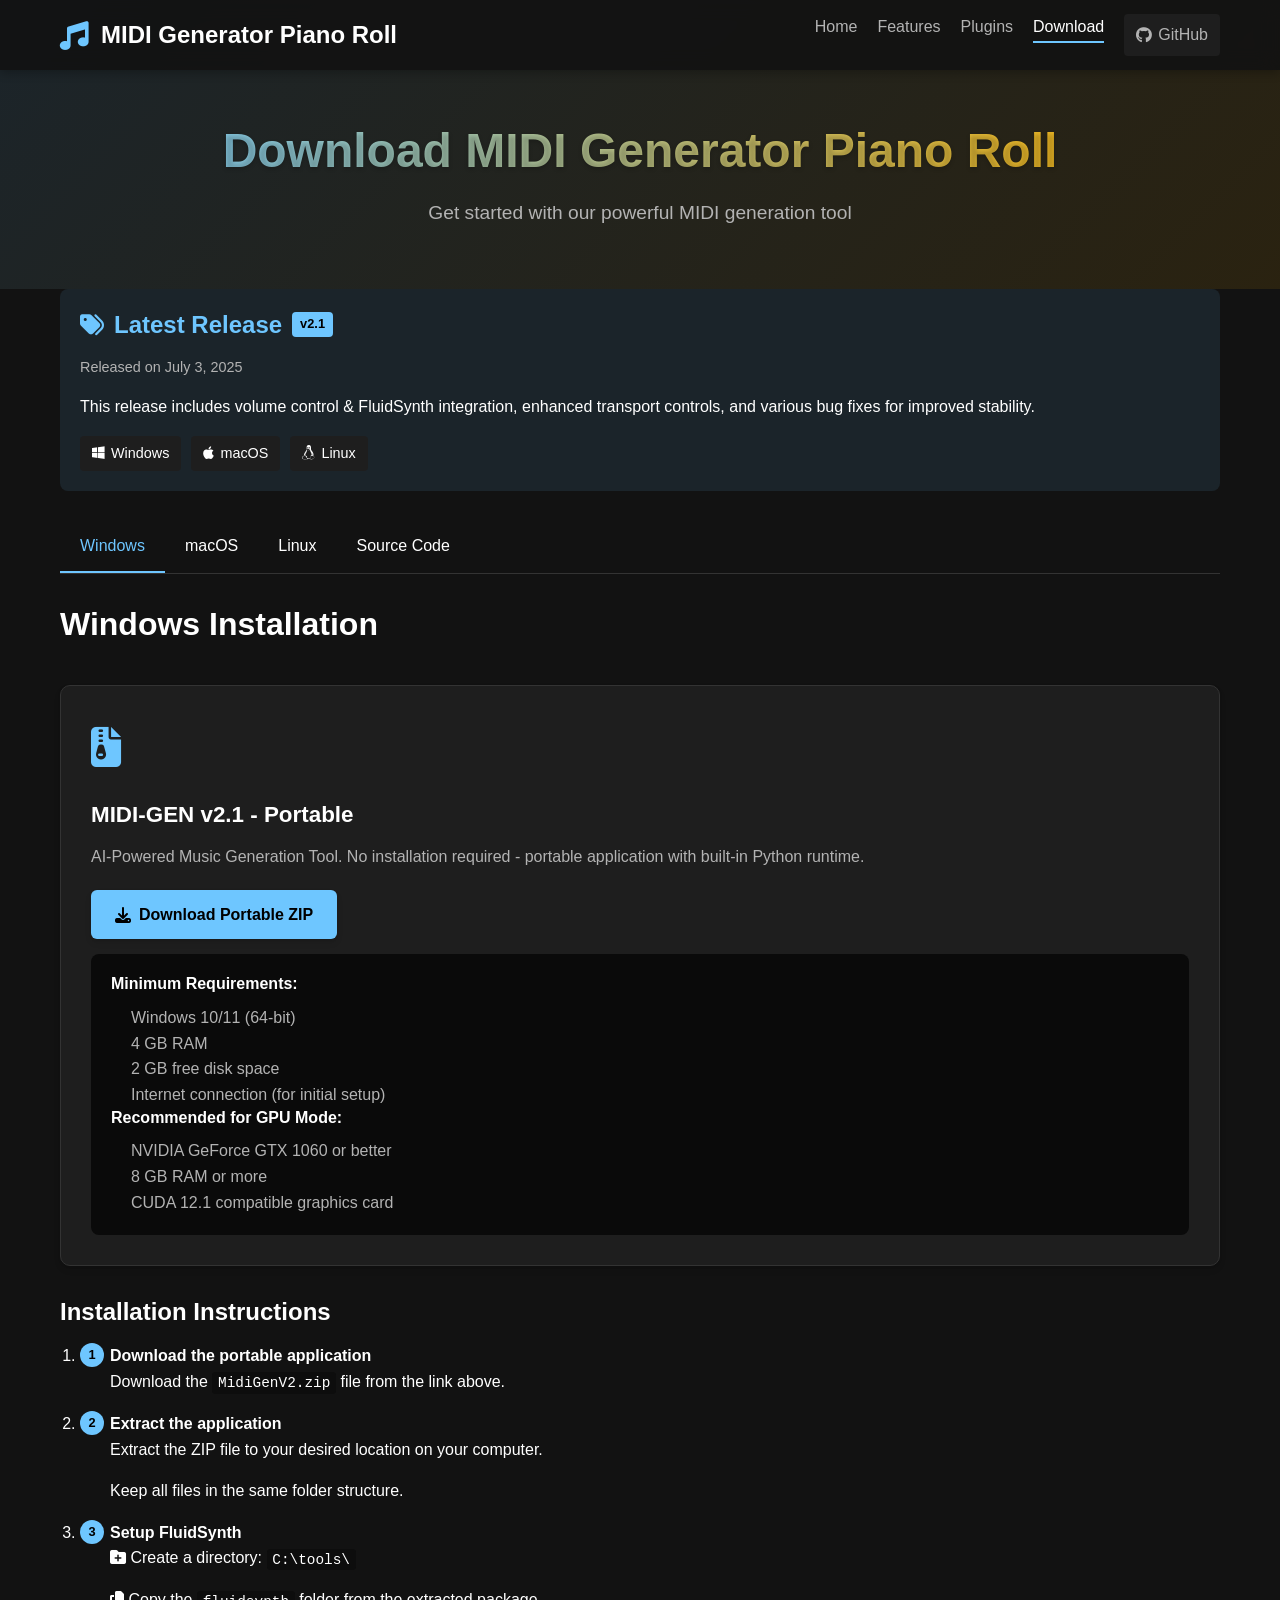
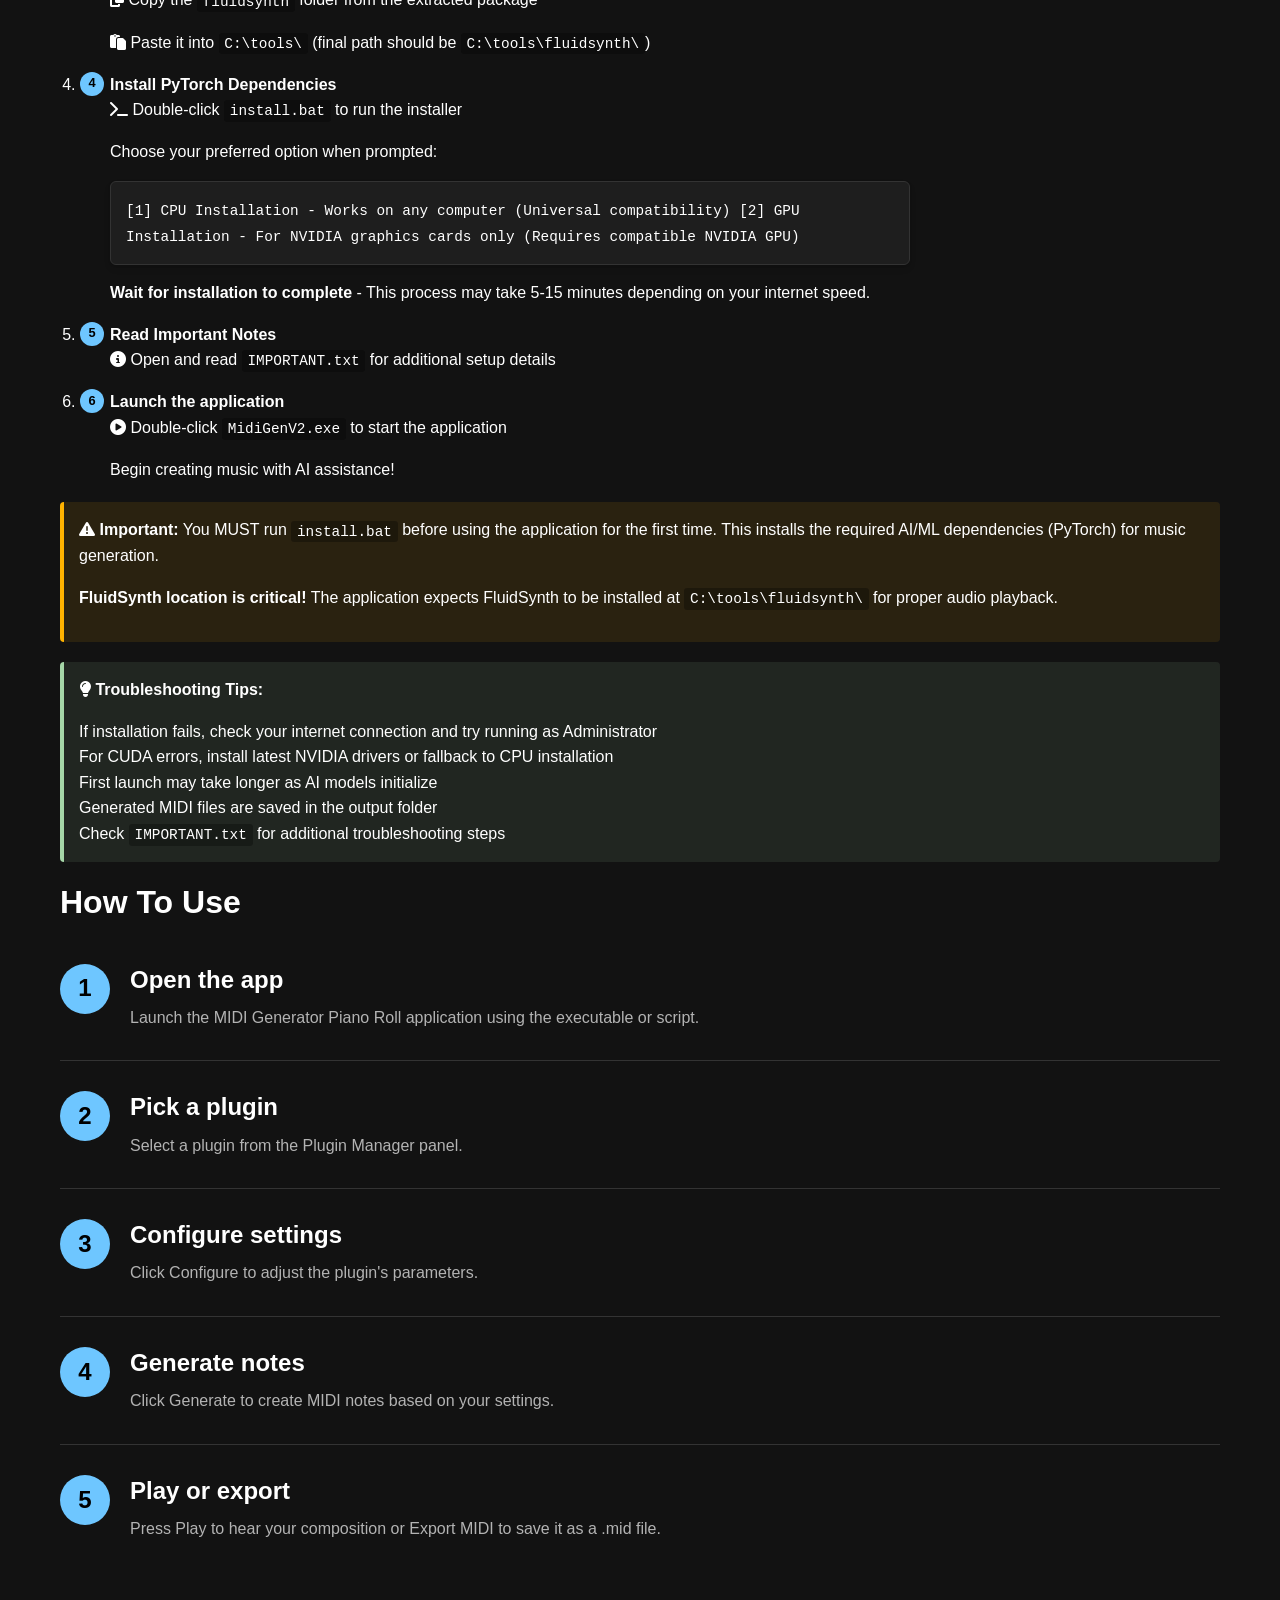
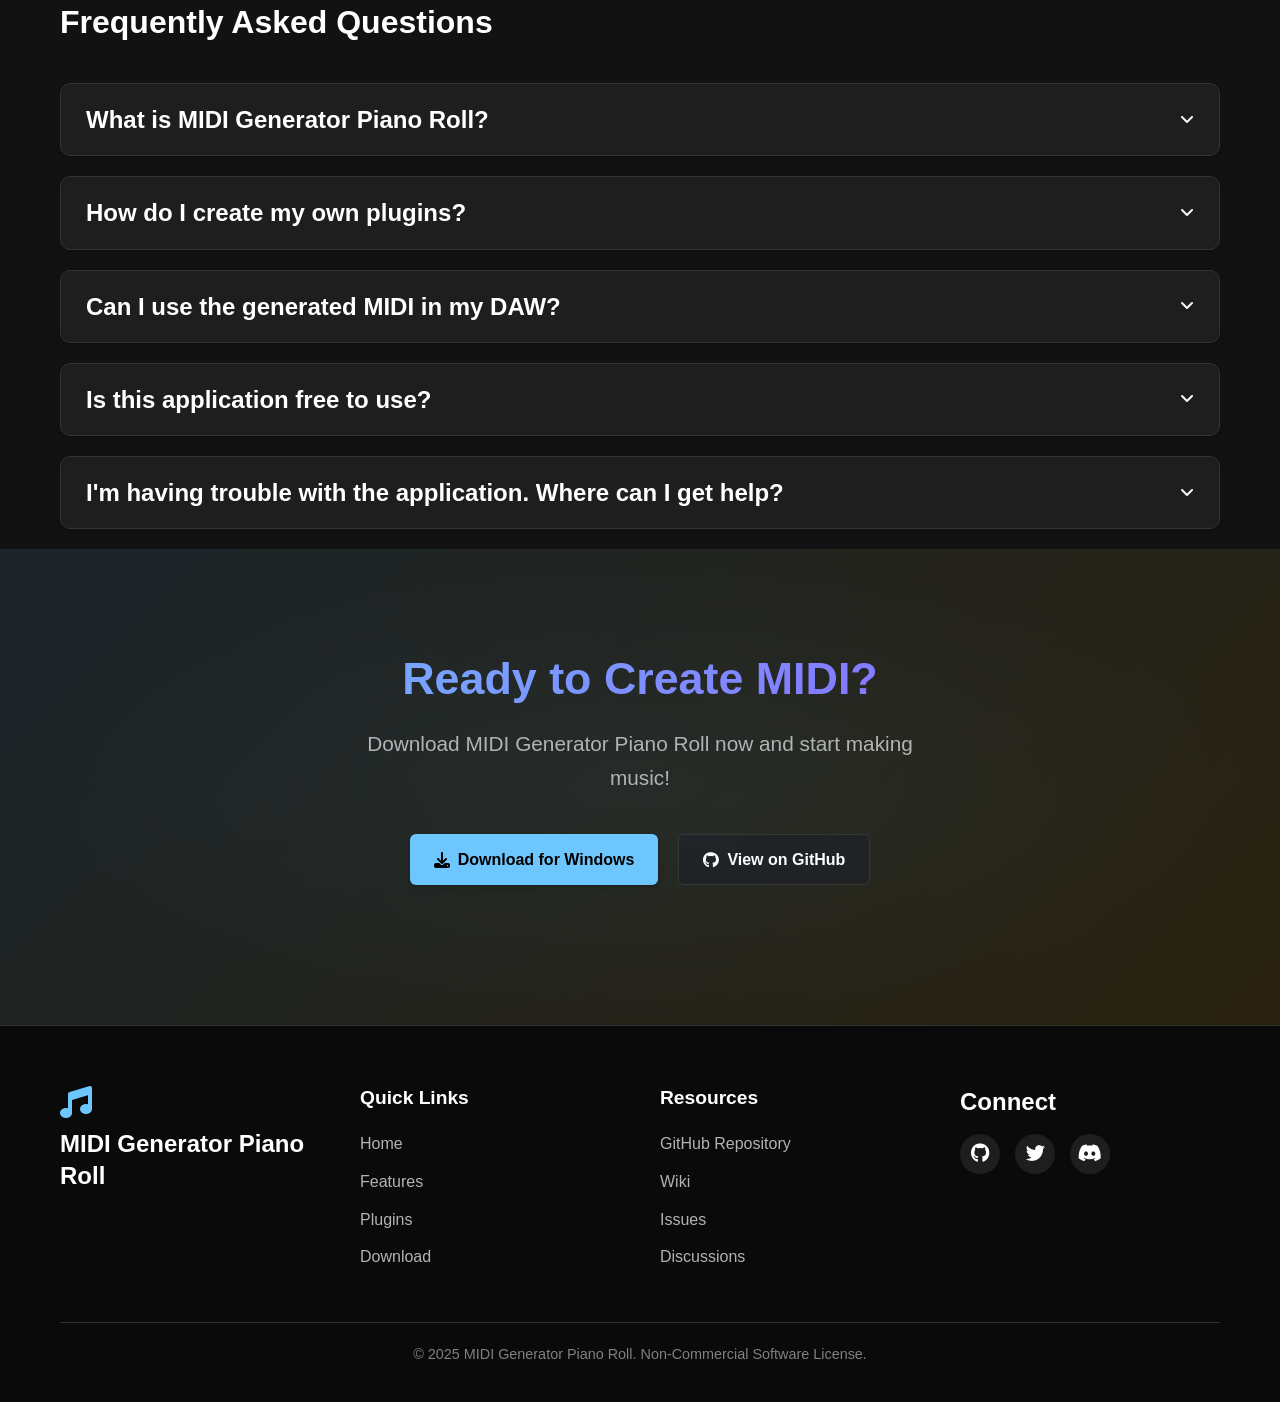
==== commit 2ce3511c: "Update download links to point to the latest version (v2.1) across multiple pages" ====
--- a/docs/pages/download.html
+++ b/docs/pages/download.html
@@ -301,7 +301,7 @@
                         </div>
                         <h3>MIDI-GEN v2.1 - Portable</h3>
                         <p>AI-Powered Music Generation Tool. No installation required - portable application with built-in Python runtime.</p>
-                        <a href="https://github.com/WebChatAppAi/midi-gen/releases/download/v2.0-WIN-PORTABLE/MidiGenV2.zip" class="btn primary-btn"><i class="fas fa-download"></i> Download Portable ZIP</a>
+                        <a href="https://github.com/WebChatAppAi/midi-gen/releases/download/V2.1-win-latest/MidiGenV2.zip" class="btn primary-btn"><i class="fas fa-download"></i> Download Portable ZIP</a>
                         
                         <div class="system-requirements">
                             <h4>Minimum Requirements:</h4>
@@ -382,7 +382,7 @@
                         </div>
                         <h3>Python Installation (recommended)</h3>
                         <p>Install the application using Python for the best experience on macOS.</p>
-                        <a href="https://github.com/WebChatAppAi/midi-gen/archive/refs/heads/main.zip" class="btn primary-btn">Download Source</a>
+                        <a href="https://github.com/WebChatAppAi/midi-gen/releases/download/V2.1-win-latest/MidiGenV2.zip" class="btn primary-btn">Download Source</a>
                         
                         <div class="system-requirements">
                             <h4>System Requirements:</h4>
@@ -453,7 +453,7 @@
                         </div>
                         <h3>Python Installation</h3>
                         <p>Install the application using Python on any Linux distribution.</p>
-                        <a href="https://github.com/WebChatAppAi/midi-gen/archive/refs/heads/main.zip" class="btn primary-btn">Download Source</a>
+                        <a href="https://github.com/WebChatAppAi/midi-gen/releases/download/V2.1-win-latest/MidiGenV2.zip" class="btn primary-btn">Download Source</a>
                         
                         <div class="system-requirements">
                             <h4>System Requirements:</h4>
@@ -704,7 +704,7 @@
             <h2>Ready to Create MIDI?</h2>
             <p>Download MIDI Generator Piano Roll now and start making music!</p>
             <div class="cta-buttons">
-                <a href="https://github.com/WebChatAppAi/midi-gen/releases/latest/download/MIDIGenerator-Setup-Windows.zip" class="btn primary-btn"><i class="fas fa-download"></i> Download for Windows</a>
+                <a href="https://github.com/WebChatAppAi/midi-gen/releases/download/V2.1-win-latest/MidiGenV2.zip" class="btn primary-btn"><i class="fas fa-download"></i> Download for Windows</a>
                 <a href="https://github.com/WebChatAppAi/midi-gen" class="btn secondary-btn"><i class="fab fa-github"></i> View on GitHub</a>
             </div>
         </div>
--- a/docs/assets/css/styles.css
+++ b/docs/assets/css/styles.css
@@ -531,6 +531,8 @@
     background-color: var(--primary-color);
     color: #000;
     box-shadow: var(--box-shadow);
+    position: relative;
+    z-index: 1;
 }
 
 .primary-btn:hover {
@@ -936,6 +938,7 @@
     background: linear-gradient(135deg, rgba(110, 198, 255, 0.1), rgba(255, 179, 0, 0.1));
     position: relative;
     overflow: hidden;
+    z-index: 1;
 }
 
 .cta-section::before {
@@ -1753,4 +1756,4 @@
         opacity: 1;
         transform: translateY(0);
     }
-}+}
